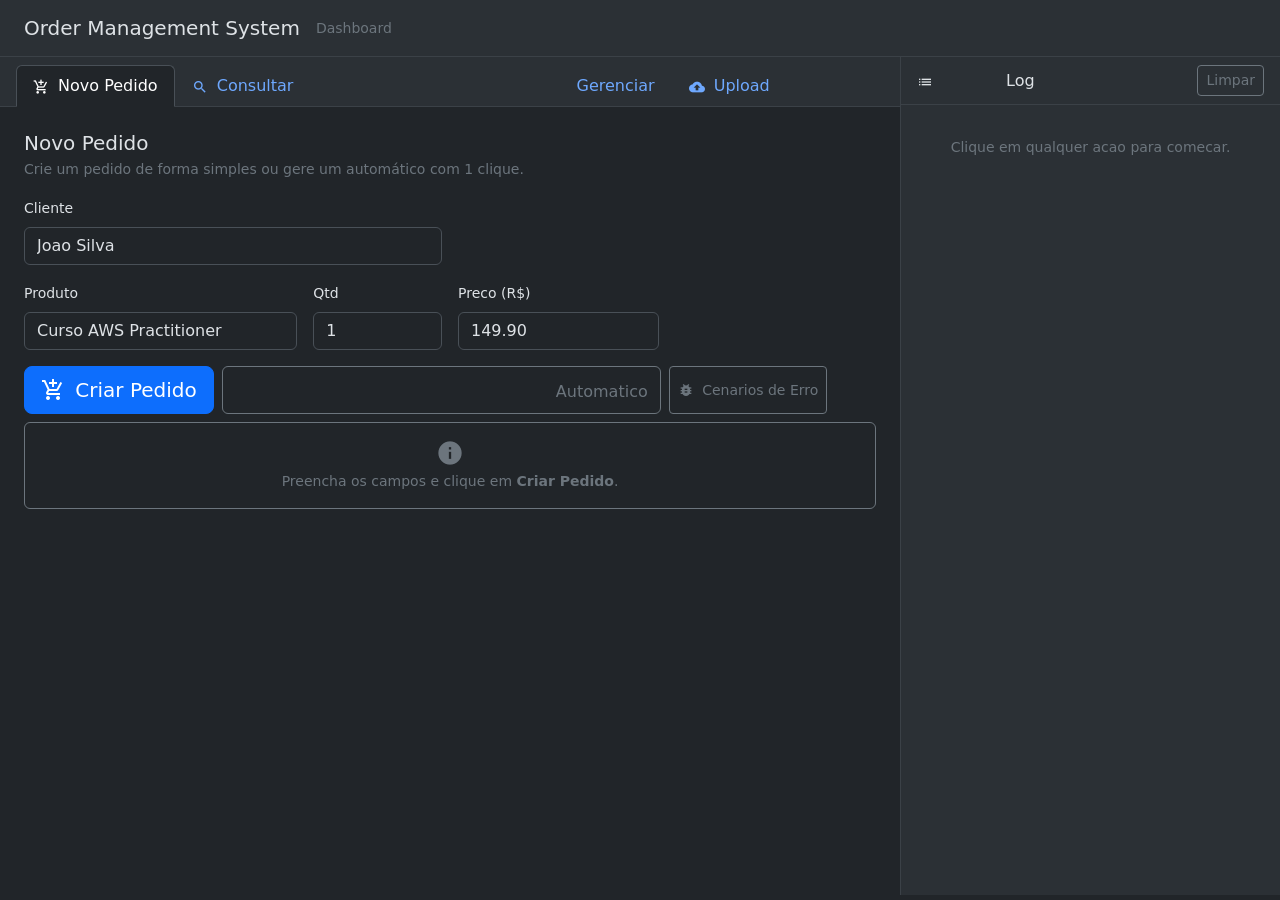
==== frontend/index.html @ 902b0068 "feat: redesign dashboard for end-user with Bootstrap 5 + Material Icons - Add Bootstrap 5.3 dark the" ====
<!DOCTYPE html>
<html lang="pt-BR" data-bs-theme="dark">
<head>
    <meta charset="UTF-8">
    <meta name="viewport" content="width=device-width, initial-scale=1.0">
    <title>Order Management System — Dashboard</title>
    <link href="https://cdn.jsdelivr.net/npm/bootstrap@5.3.3/dist/css/bootstrap.min.css" rel="stylesheet">
    <link href="https://fonts.googleapis.com/icon?family=Material+Icons" rel="stylesheet">
    <link rel="stylesheet" href="style.css">
</head>
<body class="bg-body">

    <!-- ===== HEADER ===== -->
    <header class="border-bottom border-secondary border-opacity-25 px-3 px-md-4 py-3 d-flex align-items-center gap-3 bg-body-tertiary">
        <h1 class="h5 mb-0">Order Management System</h1>
        <span class="text-secondary small d-none d-sm-inline">Dashboard</span>
        <div class="ms-auto d-flex align-items-center gap-2">
            <span class="badge bg-primary bg-opacity-10 text-primary border border-primary border-opacity-25 d-none" id="lastOrderBadge">
                <span class="material-icons fs-6 align-text-bottom me-1">history</span>
                Último: <strong id="lastOrderDisplay" class="font-monospace"></strong>
            </span>
            <span class="badge bg-dark text-secondary border border-secondary border-opacity-25 font-monospace small" id="envBadge"></span>
        </div>
    </header>

    <!-- ===== BODY ===== -->
    <div class="d-flex flex-column flex-md-row" style="min-height: calc(100vh - 62px);">

        <!-- ===== PANEL ===== -->
        <div class="flex-fill d-flex flex-column">

            <!-- Tabs -->
            <nav class="nav nav-tabs px-3 pt-2 bg-body-tertiary border-bottom border-secondary border-opacity-25">
                <button class="nav-link active" data-bs-toggle="tab" data-bs-target="#tab-create" type="button">
                    <span class="material-icons fs-6 me-1 align-text-bottom">add_shopping_cart</span>
                    Novo Pedido
                </button>
                <button class="nav-link" data-bs-toggle="tab" data-bs-target="#tab-consult" type="button">
                    <span class="material-icons fs-6 me-1 align-text-bottom">search</span>
                    Consultar
                </button>
                <button class="nav-link" data-bs-toggle="tab" data-bs-target="#tab-manage" type="button">
                    <span class="material-icons fs-6 me-1 align-text-bottom">manage_accounts</span>
                    Gerenciar
                </button>
                <button class="nav-link" data-bs-toggle="tab" data-bs-target="#tab-batch" type="button">
                    <span class="material-icons fs-6 me-1 align-text-bottom">cloud_upload</span>
                    Upload
                </button>
            </nav>

            <!-- Tab Content -->
            <div class="tab-content p-3 p-md-4 flex-fill">

                <!-- ===== TAB 1: NOVO PEDIDO ===== -->
                <div class="tab-pane fade show active" id="tab-create">
                    <h2 class="h5 mb-1">Novo Pedido</h2>
                    <p class="text-secondary small mb-3">Crie um pedido de forma simples ou gere um automático com 1 clique.</p>

                    <div class="row g-3 mb-3">
                        <div class="col-12 col-md-6">
                            <label for="createCliente" class="form-label small">Cliente</label>
                            <input type="text" class="form-control" id="createCliente" value="Joao Silva" placeholder="Nome do cliente">
                        </div>
                    </div>
                    <div class="row g-3 mb-3">
                        <div class="col-12 col-md-4">
                            <label for="createProduto" class="form-label small">Produto</label>
                            <input type="text" class="form-control" id="createProduto" value="Curso AWS Practitioner" placeholder="Nome do produto">
                        </div>
                        <div class="col-6 col-md-2">
                            <label for="createQtd" class="form-label small">Qtd</label>
                            <input type="number" class="form-control" id="createQtd" value="1" min="1">
                        </div>
                        <div class="col-6 col-md-3">
                            <label for="createPreco" class="form-label small">Preco (R$)</label>
                            <input type="number" class="form-control" id="createPreco" value="149.90" step="0.01" min="0">
                        </div>
                    </div>

                    <div class="d-flex flex-wrap gap-2 mb-2">
                        <button class="btn btn-primary btn-lg" onclick="testAPI()" id="btnCreateOrder">
                            <span class="material-icons me-1 align-text-bottom">add_shopping_cart</span>
                            Criar Pedido
                        </button>
                        <button class="btn btn-outline-secondary" onclick="testAPI('auto')">
                            <span class="material-icons me-1 align-text-bottom">auto_fix_high</span>
                            Automatico
                        </button>
                        <button class="btn btn-sm btn-outline-secondary" type="button" data-bs-toggle="collapse" data-bs-target="#createErrors">
                            <span class="material-icons fs-6 align-text-bottom me-1">bug_report</span>
                            Cenarios de Erro
                        </button>
                    </div>

                    <div class="collapse mb-3" id="createErrors">
                        <div class="card card-body border-secondary bg-body-tertiary py-2">
                            <p class="small text-secondary mb-2">Teste como o sistema reage a dados invalidos.</p>
                            <div class="d-flex flex-wrap gap-2">
                                <button class="btn btn-outline-danger btn-sm" onclick="testAPI('missing-pedido')">Faltando pedidoId</button>
                                <button class="btn btn-outline-danger btn-sm" onclick="testAPI('missing-cliente')">Faltando clienteId</button>
                                <button class="btn btn-outline-danger btn-sm" onclick="testAPI('invalid-json')">JSON Invalido</button>
                                <button class="btn btn-outline-warning btn-sm" onclick="testAPI('duplicate')">Enviar Duplicata</button>
                            </div>
                        </div>
                    </div>

                    <div class="card border-secondary bg-transparent" id="result-create">
                        <div class="card-body text-center text-secondary small">
                            <span class="material-icons fs-3 mb-1 d-block">info</span>
                            Preencha os campos e clique em <strong>Criar Pedido</strong>.
                        </div>
                    </div>
                </div>

                <!-- ===== TAB 2: CONSULTAR ===== -->
                <div class="tab-pane fade" id="tab-consult">
                    <h2 class="h5 mb-1">Consultar Pedido</h2>
                    <p class="text-secondary small mb-3">Busque um pedido na tabela DynamoDB pelo ID.</p>

                    <div class="mb-3">
                        <label for="readOrderId" class="form-label small">Order ID</label>
                        <div class="input-group">
                            <input type="text" class="form-control" id="readOrderId" placeholder="Ex: ORD-TEST-001">
                            <button class="btn btn-primary" onclick="testRead('valid')" id="btnReadOrder">
                                <span class="material-icons me-1 align-text-bottom">search</span>
                                Consultar
                            </button>
                            <button class="btn btn-outline-secondary" onclick="testRead('last')">
                                <span class="material-icons me-1 align-text-bottom">history</span>
                                Ultimo Pedido
                            </button>
                        </div>
                    </div>

                    <div class="card border-secondary bg-transparent" id="result-consult">
                        <div class="card-body text-center text-secondary small">
                            <span class="material-icons fs-3 mb-1 d-block">info</span>
                            Digite um Order ID e clique em <strong>Consultar</strong>.
                        </div>
                    </div>

                    <div class="d-none mt-3" id="consult-actions">
                        <button class="btn btn-outline-primary btn-sm" onclick="switchTab('manage')">
                            <span class="material-icons fs-6 align-text-bottom me-1">arrow_forward</span>
                            Gerenciar este Pedido
                        </button>
                    </div>
                </div>

                <!-- ===== TAB 3: GERENCIAR ===== -->
                <div class="tab-pane fade" id="tab-manage">
                    <h2 class="h5 mb-1">Gerenciar Pedido</h2>
                    <p class="text-secondary small mb-3">Cancele ou atualize um pedido existente.</p>

                    <div class="mb-3">
                        <label for="lifecycleOrderId" class="form-label small">Order ID</label>
                        <input type="text" class="form-control" id="lifecycleOrderId" placeholder="Ex: ORD-TEST-001">
                    </div>

                    <div class="row g-3 mb-3">
                        <div class="col-12 col-md-4">
                            <label for="mgmtProduto" class="form-label small">Novo Produto</label>
                            <input type="text" class="form-control" id="mgmtProduto" value="Curso Azure" placeholder="Nome do produto">
                        </div>
                        <div class="col-6 col-md-2">
                            <label for="mgmtQtd" class="form-label small">Qtd</label>
                            <input type="number" class="form-control" id="mgmtQtd" value="3" min="1">
                        </div>
                        <div class="col-6 col-md-3">
                            <label for="mgmtPreco" class="form-label small">Preco (R$)</label>
                            <input type="number" class="form-control" id="mgmtPreco" value="199.90" step="0.01" min="0">
                        </div>
                    </div>

                    <div class="d-flex flex-wrap gap-2 mb-2">
                        <button class="btn btn-outline-danger" onclick="testLifecycle('cancel')">
                            <span class="material-icons me-1 align-text-bottom">cancel</span>
                            Cancelar Pedido
                        </button>
                        <button class="btn btn-outline-primary" onclick="testLifecycle('update')">
                            <span class="material-icons me-1 align-text-bottom">refresh</span>
                            Atualizar Pedido
                        </button>
                        <button class="btn btn-sm btn-outline-secondary" type="button" data-bs-toggle="collapse" data-bs-target="#manageErrors">
                            <span class="material-icons fs-6 align-text-bottom me-1">bug_report</span>
                            Cenarios de Erro
                        </button>
                    </div>

                    <div class="collapse mb-3" id="manageErrors">
                        <div class="card card-body border-secondary bg-body-tertiary py-2">
                            <p class="small text-secondary mb-2">Teste o comportamento com pedidos que nao existem.</p>
                            <div class="d-flex flex-wrap gap-2">
                                <button class="btn btn-outline-danger btn-sm" onclick="testLifecycle('cancel-nonexistent')">Cancelar Inexistente</button>
                                <button class="btn btn-outline-danger btn-sm" onclick="testLifecycle('update-nonexistent')">Atualizar Inexistente</button>
                            </div>
                        </div>
                    </div>

                    <div class="card border-secondary bg-transparent" id="result-manage">
                        <div class="card-body text-center text-secondary small">
                            <span class="material-icons fs-3 mb-1 d-block">info</span>
                            Digite um Order ID e clique em <strong>Cancelar</strong> ou <strong>Atualizar</strong>.
                        </div>
                    </div>
                </div>

                <!-- ===== TAB 4: UPLOAD ===== -->
                <div class="tab-pane fade" id="tab-batch">
                    <h2 class="h5 mb-1">Upload em Lote</h2>
                    <p class="text-secondary small mb-3">Gere e envie um arquivo JSON com pedidos em lote para processamento via S3.</p>

                    <div class="d-flex flex-wrap gap-2 mb-2">
                        <button class="btn btn-primary btn-lg" onclick="testS3('valid')">
                            <span class="material-icons me-1 align-text-bottom">cloud_upload</span>
                            Gerar e Enviar Lote de Teste
                        </button>
                        <button class="btn btn-outline-secondary" onclick="testS3('list')">
                            <span class="material-icons me-1 align-text-bottom">folder_open</span>
                            Listar Arquivos
                        </button>
                        <button class="btn btn-sm btn-outline-secondary" type="button" data-bs-toggle="collapse" data-bs-target="#batchErrors">
                            <span class="material-icons fs-6 align-text-bottom me-1">bug_report</span>
                            Cenarios de Erro
                        </button>
                    </div>

                    <div class="collapse mb-3" id="batchErrors">
                        <div class="card card-body border-secondary bg-body-tertiary py-2">
                            <p class="small text-secondary mb-2">Teste o tratamento de arquivos invalidos.</p>
                            <div class="d-flex flex-wrap gap-2">
                                <button class="btn btn-outline-danger btn-sm" onclick="testS3('invalid-schema')">Schema Invalido</button>
                                <button class="btn btn-outline-danger btn-sm" onclick="testS3('corrupt')">Arquivo Corrompido</button>
                            </div>
                        </div>
                    </div>

                    <div class="card border-secondary bg-transparent" id="result-batch">
                        <div class="card-body text-center text-secondary small">
                            <span class="material-icons fs-3 mb-1 d-block">info</span>
                            Clique em <strong>Gerar e Enviar Lote de Teste</strong>.
                        </div>
                    </div>
                </div>

            </div>
        </div>

        <!-- ===== LOG PANEL ===== -->
        <aside class="border-start border-secondary border-opacity-25 bg-body-tertiary" style="max-height: calc(100vh - 62px); width: 100%; max-width: 380px;">
            <div class="d-flex justify-content-between align-items-center px-3 py-2 border-bottom border-secondary border-opacity-25">
                <h2 class="h6 mb-0">
                    <span class="material-icons fs-6 me-1 align-text-bottom">list_alt</span>
                    Log
                </h2>
                <button class="btn btn-sm btn-outline-secondary" onclick="clearLog()">Limpar</button>
            </div>
            <div class="overflow-y-auto p-2" id="logContainer" style="max-height: calc(100vh - 110px);">
                <p class="text-center text-secondary small py-4 mb-0 log-empty">Clique em qualquer acao para comecar.</p>
            </div>
        </aside>

    </div>

    <script src="https://cdn.jsdelivr.net/npm/bootstrap@5.3.3/dist/js/bootstrap.bundle.min.js"></script>
    <script src="config.js"></script>
    <script src="app.js"></script>
</body>
</html>
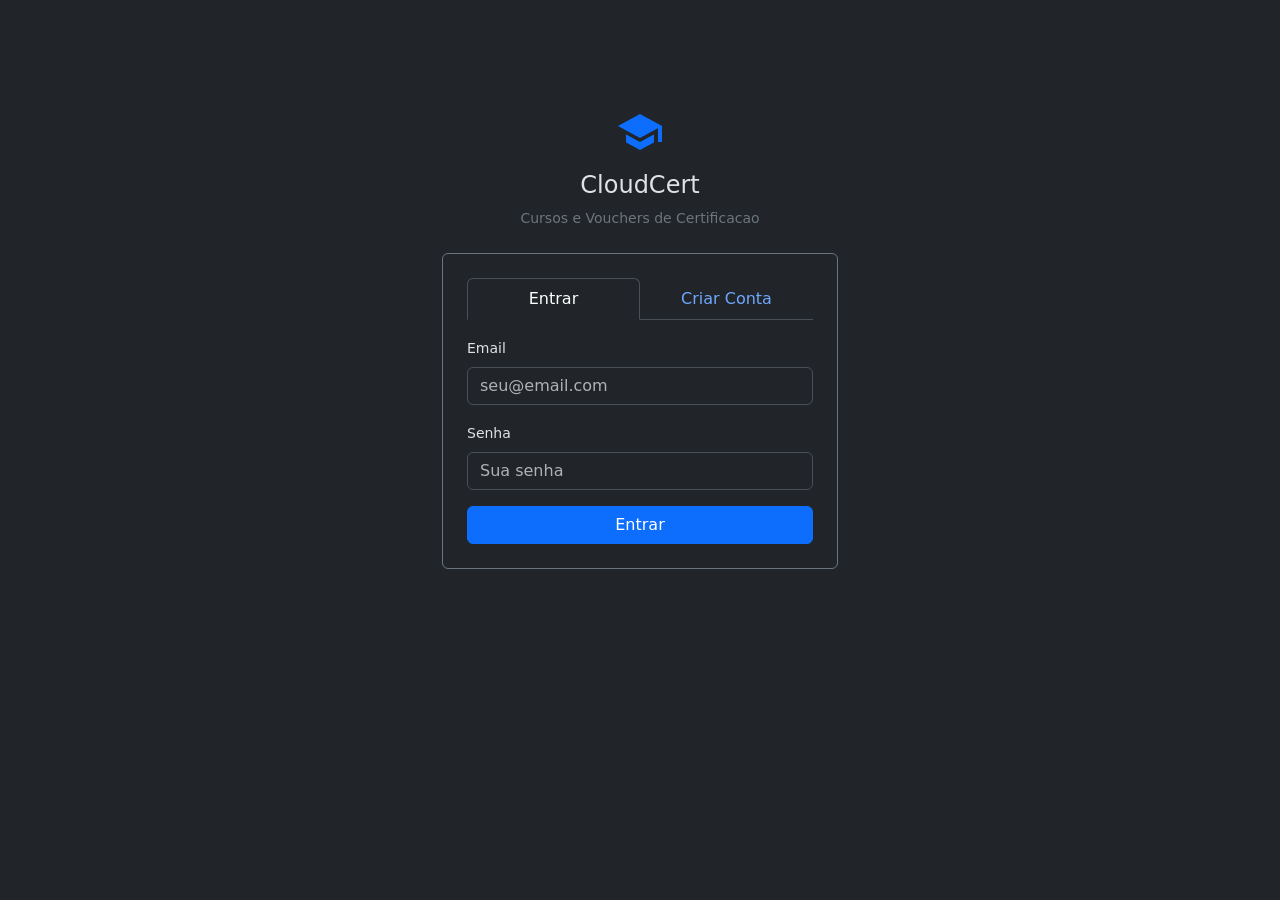
==== commit a38e8f3d: "feat: add user-facing frontend (CloudCert) with auth, catalog, order lifecycle - New frontend/index." ====
--- a/frontend/index.html
+++ b/frontend/index.html
@@ -3,263 +3,185 @@
 <head>
     <meta charset="UTF-8">
     <meta name="viewport" content="width=device-width, initial-scale=1.0">
-    <title>Order Management System — Dashboard</title>
+    <title>CloudCert - Cursos e Vouchers de Certificacao</title>
     <link href="https://cdn.jsdelivr.net/npm/bootstrap@5.3.3/dist/css/bootstrap.min.css" rel="stylesheet">
     <link href="https://fonts.googleapis.com/icon?family=Material+Icons" rel="stylesheet">
     <link rel="stylesheet" href="style.css">
 </head>
-<body class="bg-body">
+<body>
 
-    <!-- ===== HEADER ===== -->
-    <header class="border-bottom border-secondary border-opacity-25 px-3 px-md-4 py-3 d-flex align-items-center gap-3 bg-body-tertiary">
-        <h1 class="h5 mb-0">Order Management System</h1>
-        <span class="text-secondary small d-none d-sm-inline">Dashboard</span>
-        <div class="ms-auto d-flex align-items-center gap-2">
-            <span class="badge bg-primary bg-opacity-10 text-primary border border-primary border-opacity-25 d-none" id="lastOrderBadge">
-                <span class="material-icons fs-6 align-text-bottom me-1">history</span>
-                Último: <strong id="lastOrderDisplay" class="font-monospace"></strong>
-            </span>
-            <span class="badge bg-dark text-secondary border border-secondary border-opacity-25 font-monospace small" id="envBadge"></span>
+    <!-- VIEW AUTH -->
+    <div id="view-auth">
+        <div class="container" style="max-width:420px;padding-top:12vh;">
+            <div class="text-center mb-4">
+                <span class="material-icons text-primary" style="font-size:3rem;">school</span>
+                <h2 class="h4 mt-2">CloudCert</h2>
+                <p class="text-secondary small">Cursos e Vouchers de Certificacao</p>
+            </div>
+            <div class="card border-secondary">
+                <div class="card-body p-4">
+                    <ul class="nav nav-tabs nav-justified mb-3" role="tablist">
+                        <li class="nav-item" role="presentation">
+                            <button class="nav-link active" id="login-tab" data-bs-toggle="tab" data-bs-target="#auth-login" type="button" role="tab">Entrar</button>
+                        </li>
+                        <li class="nav-item" role="presentation">
+                            <button class="nav-link" id="register-tab" data-bs-toggle="tab" data-bs-target="#auth-register" type="button" role="tab">Criar Conta</button>
+                        </li>
+                    </ul>
+                    <div class="tab-content">
+                        <div class="tab-pane fade show active" id="auth-login" role="tabpanel">
+                            <form id="login-form" onsubmit="return false;">
+                                <div class="mb-3">
+                                    <label for="login-email" class="form-label small">Email</label>
+                                    <input type="email" class="form-control" id="login-email" placeholder="seu@email.com" required>
+                                </div>
+                                <div class="mb-3">
+                                    <label for="login-password" class="form-label small">Senha</label>
+                                    <input type="password" class="form-control" id="login-password" placeholder="Sua senha" required>
+                                </div>
+                                <button type="submit" class="btn btn-primary w-100" onclick="handleLogin()">Entrar</button>
+                            </form>
+                        </div>
+                        <div class="tab-pane fade" id="auth-register" role="tabpanel">
+                            <form id="register-form" onsubmit="return false;">
+                                <div class="mb-3">
+                                    <label for="register-email" class="form-label small">Email</label>
+                                    <input type="email" class="form-control" id="register-email" placeholder="seu@email.com" required>
+                                </div>
+                                <div class="mb-3">
+                                    <label for="register-password" class="form-label small">Senha</label>
+                                    <input type="password" class="form-control" id="register-password" placeholder="Minimo 8 caracteres" required minlength="8">
+                                </div>
+                                <div class="mb-3">
+                                    <label for="register-confirm" class="form-label small">Confirmar Senha</label>
+                                    <input type="password" class="form-control" id="register-confirm" placeholder="Repita a senha" required minlength="8">
+                                </div>
+                                <button type="submit" class="btn btn-primary w-100" onclick="handleRegister()">Criar Conta</button>
+                            </form>
+                        </div>
+                    </div>
+                    <div id="auth-error" class="alert alert-danger small mt-3 d-none" role="alert"></div>
+                </div>
+            </div>
         </div>
-    </header>
+    </div>
 
-    <!-- ===== BODY ===== -->
-    <div class="d-flex flex-column flex-md-row" style="min-height: calc(100vh - 62px);">
+    <!-- VIEW APP -->
+    <div id="view-app" style="display:none;">
 
-        <!-- ===== PANEL ===== -->
-        <div class="flex-fill d-flex flex-column">
-
-            <!-- Tabs -->
-            <nav class="nav nav-tabs px-3 pt-2 bg-body-tertiary border-bottom border-secondary border-opacity-25">
-                <button class="nav-link active" data-bs-toggle="tab" data-bs-target="#tab-create" type="button">
-                    <span class="material-icons fs-6 me-1 align-text-bottom">add_shopping_cart</span>
-                    Novo Pedido
+        <!-- HEADER -->
+        <header class="border-bottom border-secondary border-opacity-25 px-3 px-md-4 py-2 d-flex align-items-center gap-3 bg-body-tertiary">
+            <span class="material-icons text-primary me-1">school</span>
+            <span class="fw-semibold">CloudCert</span>
+            <nav class="ms-3 d-flex gap-1">
+                <button class="btn btn-sm nav-btn active" data-view="catalog" onclick="showView('catalog')">
+                    <span class="material-icons fs-6 align-text-bottom me-1">store</span>Catalogo
                 </button>
-                <button class="nav-link" data-bs-toggle="tab" data-bs-target="#tab-consult" type="button">
-                    <span class="material-icons fs-6 me-1 align-text-bottom">search</span>
-                    Consultar
-                </button>
-                <button class="nav-link" data-bs-toggle="tab" data-bs-target="#tab-manage" type="button">
-                    <span class="material-icons fs-6 me-1 align-text-bottom">manage_accounts</span>
-                    Gerenciar
-                </button>
-                <button class="nav-link" data-bs-toggle="tab" data-bs-target="#tab-batch" type="button">
-                    <span class="material-icons fs-6 me-1 align-text-bottom">cloud_upload</span>
-                    Upload
+                <button class="btn btn-sm nav-btn" data-view="orders" onclick="showView('orders')">
+                    <span class="material-icons fs-6 align-text-bottom me-1">receipt_long</span>Meus Pedidos
                 </button>
             </nav>
+            <div class="ms-auto d-flex align-items-center gap-2">
+                <span class="text-secondary small d-none d-md-inline" id="user-email-display"></span>
+                <button class="btn btn-outline-secondary btn-sm" onclick="logout()">
+                    <span class="material-icons fs-6 align-text-bottom me-1">logout</span>Sair
+                </button>
+            </div>
+        </header>
 
-            <!-- Tab Content -->
-            <div class="tab-content p-3 p-md-4 flex-fill">
+        <!-- SUB-VIEW: CATALOGO -->
+        <main id="view-catalog" class="p-3 p-md-4">
+            <div class="d-flex flex-wrap align-items-center justify-content-between mb-3">
+                <h2 class="h5 mb-0">Catalogo de Cursos e Vouchers</h2>
+            </div>
 
-                <!-- ===== TAB 1: NOVO PEDIDO ===== -->
-                <div class="tab-pane fade show active" id="tab-create">
-                    <h2 class="h5 mb-1">Novo Pedido</h2>
-                    <p class="text-secondary small mb-3">Crie um pedido de forma simples ou gere um automático com 1 clique.</p>
+            <div class="d-flex flex-wrap gap-2 mb-3" id="filter-provider">
+                <span class="text-secondary small me-1 align-self-center">Provedor:</span>
+                <button class="btn btn-sm filter-pill active" data-filter="provider" data-value="all">Todos</button>
+                <button class="btn btn-sm filter-pill" data-filter="provider" data-value="AWS">AWS</button>
+                <button class="btn btn-sm filter-pill" data-filter="provider" data-value="Azure">Azure</button>
+                <button class="btn btn-sm filter-pill" data-filter="provider" data-value="GCP">GCP</button>
+            </div>
+            <div class="d-flex flex-wrap gap-2 mb-3" id="filter-tipo">
+                <span class="text-secondary small me-1 align-self-center">Tipo:</span>
+                <button class="btn btn-sm filter-pill active" data-filter="tipo" data-value="all">Todos</button>
+                <button class="btn btn-sm filter-pill" data-filter="tipo" data-value="curso">Curso</button>
+                <button class="btn btn-sm filter-pill" data-filter="tipo" data-value="voucher">Voucher</button>
+            </div>
 
-                    <div class="row g-3 mb-3">
-                        <div class="col-12 col-md-6">
-                            <label for="createCliente" class="form-label small">Cliente</label>
-                            <input type="text" class="form-control" id="createCliente" value="Joao Silva" placeholder="Nome do cliente">
-                        </div>
+            <div id="catalog-loading" class="text-center py-5">
+                <div class="spinner-border text-primary" role="status"></div>
+                <p class="text-secondary small mt-2">Carregando catalogo...</p>
+            </div>
+
+            <div id="catalog-empty" class="text-center py-5 d-none">
+                <span class="material-icons fs-1 text-secondary">search_off</span>
+                <p class="text-secondary mt-2">Nenhum curso encontrado com esses filtros.</p>
+            </div>
+
+            <div class="row g-3" id="catalog-grid"></div>
+        </main>
+
+        <!-- SUB-VIEW: MEUS PEDIDOS -->
+        <main id="view-orders" class="p-3 p-md-4" style="display:none;">
+            <div class="d-flex flex-wrap align-items-center justify-content-between mb-3">
+                <h2 class="h5 mb-0">Meus Pedidos</h2>
+                <button class="btn btn-primary btn-sm" onclick="showView('catalog')">
+                    <span class="material-icons fs-6 align-text-bottom me-1">add</span>Novo Pedido
+                </button>
+            </div>
+
+            <div id="orders-loading" class="text-center py-5">
+                <div class="spinner-border text-primary" role="status"></div>
+                <p class="text-secondary small mt-2">Carregando pedidos...</p>
+            </div>
+
+            <div id="orders-empty" class="text-center py-5 d-none">
+                <span class="material-icons fs-1 text-secondary">receipt_long</span>
+                <p class="text-secondary mt-2">Nenhum pedido encontrado.</p>
+                <button class="btn btn-primary btn-sm" onclick="showView('catalog')">
+                    <span class="material-icons fs-6 align-text-bottom me-1">add</span>Fazer primeiro pedido
+                </button>
+            </div>
+
+            <div id="orders-list"></div>
+        </main>
+
+        <!-- SUB-VIEW: DETALHE DO PEDIDO -->
+        <main id="view-order-detail" class="p-3 p-md-4" style="display:none;">
+            <button class="btn btn-sm btn-outline-secondary mb-3" onclick="showView('orders')">
+                <span class="material-icons fs-6 align-text-bottom me-1">arrow_back</span>Voltar para Meus Pedidos
+            </button>
+
+            <div id="detail-card"></div>
+
+            <div id="detail-actions" class="mt-3 d-flex gap-2">
+                <button class="btn btn-outline-danger" onclick="cancelOrder()">
+                    <span class="material-icons me-1 align-text-bottom">cancel</span>Cancelar Pedido
+                </button>
+                <button class="btn btn-outline-primary" onclick="showUpdateForm()">
+                    <span class="material-icons me-1 align-text-bottom">refresh</span>Atualizar Itens
+                </button>
+            </div>
+
+            <div id="update-form" class="card border-secondary mt-3 d-none">
+                <div class="card-body">
+                    <h6 class="card-title">Atualizar Itens</h6>
+                    <div class="mb-3">
+                        <label for="update-curso" class="form-label small">Curso</label>
+                        <select id="update-curso" class="form-select"></select>
                     </div>
-                    <div class="row g-3 mb-3">
-                        <div class="col-12 col-md-4">
-                            <label for="createProduto" class="form-label small">Produto</label>
-                            <input type="text" class="form-control" id="createProduto" value="Curso AWS Practitioner" placeholder="Nome do produto">
-                        </div>
-                        <div class="col-6 col-md-2">
-                            <label for="createQtd" class="form-label small">Qtd</label>
-                            <input type="number" class="form-control" id="createQtd" value="1" min="1">
-                        </div>
-                        <div class="col-6 col-md-3">
-                            <label for="createPreco" class="form-label small">Preco (R$)</label>
-                            <input type="number" class="form-control" id="createPreco" value="149.90" step="0.01" min="0">
-                        </div>
+                    <div class="mb-3">
+                        <label for="update-qtd" class="form-label small">Quantidade</label>
+                        <input type="number" id="update-qtd" class="form-control" value="1" min="1" max="10">
                     </div>
+                    <button class="btn btn-primary" onclick="submitUpdate()">Confirmar</button>
+                    <button class="btn btn-outline-secondary ms-2" onclick="showUpdateForm()">Cancelar</button>
+                </div>
+            </div>
 
-                    <div class="d-flex flex-wrap gap-2 mb-2">
-                        <button class="btn btn-primary btn-lg" onclick="testAPI()" id="btnCreateOrder">
-                            <span class="material-icons me-1 align-text-bottom">add_shopping_cart</span>
-                            Criar Pedido
-                        </button>
-                        <button class="btn btn-outline-secondary" onclick="testAPI('auto')">
-                            <span class="material-icons me-1 align-text-bottom">auto_fix_high</span>
-                            Automatico
-                        </button>
-                        <button class="btn btn-sm btn-outline-secondary" type="button" data-bs-toggle="collapse" data-bs-target="#createErrors">
-                            <span class="material-icons fs-6 align-text-bottom me-1">bug_report</span>
-                            Cenarios de Erro
-                        </button>
-                    </div>
-
-                    <div class="collapse mb-3" id="createErrors">
-                        <div class="card card-body border-secondary bg-body-tertiary py-2">
-                            <p class="small text-secondary mb-2">Teste como o sistema reage a dados invalidos.</p>
-                            <div class="d-flex flex-wrap gap-2">
-                                <button class="btn btn-outline-danger btn-sm" onclick="testAPI('missing-pedido')">Faltando pedidoId</button>
-                                <button class="btn btn-outline-danger btn-sm" onclick="testAPI('missing-cliente')">Faltando clienteId</button>
-                                <button class="btn btn-outline-danger btn-sm" onclick="testAPI('invalid-json')">JSON Invalido</button>
-                                <button class="btn btn-outline-warning btn-sm" onclick="testAPI('duplicate')">Enviar Duplicata</button>
-                            </div>
-                        </div>
-                    </div>
-
-                    <div class="card border-secondary bg-transparent" id="result-create">
-                        <div class="card-body text-center text-secondary small">
-                            <span class="material-icons fs-3 mb-1 d-block">info</span>
-                            Preencha os campos e clique em <strong>Criar Pedido</strong>.
-                        </div>
-                    </div>
-                </div>
-
-                <!-- ===== TAB 2: CONSULTAR ===== -->
-                <div class="tab-pane fade" id="tab-consult">
-                    <h2 class="h5 mb-1">Consultar Pedido</h2>
-                    <p class="text-secondary small mb-3">Busque um pedido na tabela DynamoDB pelo ID.</p>
-
-                    <div class="mb-3">
-                        <label for="readOrderId" class="form-label small">Order ID</label>
-                        <div class="input-group">
-                            <input type="text" class="form-control" id="readOrderId" placeholder="Ex: ORD-TEST-001">
-                            <button class="btn btn-primary" onclick="testRead('valid')" id="btnReadOrder">
-                                <span class="material-icons me-1 align-text-bottom">search</span>
-                                Consultar
-                            </button>
-                            <button class="btn btn-outline-secondary" onclick="testRead('last')">
-                                <span class="material-icons me-1 align-text-bottom">history</span>
-                                Ultimo Pedido
-                            </button>
-                        </div>
-                    </div>
-
-                    <div class="card border-secondary bg-transparent" id="result-consult">
-                        <div class="card-body text-center text-secondary small">
-                            <span class="material-icons fs-3 mb-1 d-block">info</span>
-                            Digite um Order ID e clique em <strong>Consultar</strong>.
-                        </div>
-                    </div>
-
-                    <div class="d-none mt-3" id="consult-actions">
-                        <button class="btn btn-outline-primary btn-sm" onclick="switchTab('manage')">
-                            <span class="material-icons fs-6 align-text-bottom me-1">arrow_forward</span>
-                            Gerenciar este Pedido
-                        </button>
-                    </div>
-                </div>
-
-                <!-- ===== TAB 3: GERENCIAR ===== -->
-                <div class="tab-pane fade" id="tab-manage">
-                    <h2 class="h5 mb-1">Gerenciar Pedido</h2>
-                    <p class="text-secondary small mb-3">Cancele ou atualize um pedido existente.</p>
-
-                    <div class="mb-3">
-                        <label for="lifecycleOrderId" class="form-label small">Order ID</label>
-                        <input type="text" class="form-control" id="lifecycleOrderId" placeholder="Ex: ORD-TEST-001">
-                    </div>
-
-                    <div class="row g-3 mb-3">
-                        <div class="col-12 col-md-4">
-                            <label for="mgmtProduto" class="form-label small">Novo Produto</label>
-                            <input type="text" class="form-control" id="mgmtProduto" value="Curso Azure" placeholder="Nome do produto">
-                        </div>
-                        <div class="col-6 col-md-2">
-                            <label for="mgmtQtd" class="form-label small">Qtd</label>
-                            <input type="number" class="form-control" id="mgmtQtd" value="3" min="1">
-                        </div>
-                        <div class="col-6 col-md-3">
-                            <label for="mgmtPreco" class="form-label small">Preco (R$)</label>
-                            <input type="number" class="form-control" id="mgmtPreco" value="199.90" step="0.01" min="0">
-                        </div>
-                    </div>
-
-                    <div class="d-flex flex-wrap gap-2 mb-2">
-                        <button class="btn btn-outline-danger" onclick="testLifecycle('cancel')">
-                            <span class="material-icons me-1 align-text-bottom">cancel</span>
-                            Cancelar Pedido
-                        </button>
-                        <button class="btn btn-outline-primary" onclick="testLifecycle('update')">
-                            <span class="material-icons me-1 align-text-bottom">refresh</span>
-                            Atualizar Pedido
-                        </button>
-                        <button class="btn btn-sm btn-outline-secondary" type="button" data-bs-toggle="collapse" data-bs-target="#manageErrors">
-                            <span class="material-icons fs-6 align-text-bottom me-1">bug_report</span>
-                            Cenarios de Erro
-                        </button>
-                    </div>
-
-                    <div class="collapse mb-3" id="manageErrors">
-                        <div class="card card-body border-secondary bg-body-tertiary py-2">
-                            <p class="small text-secondary mb-2">Teste o comportamento com pedidos que nao existem.</p>
-                            <div class="d-flex flex-wrap gap-2">
-                                <button class="btn btn-outline-danger btn-sm" onclick="testLifecycle('cancel-nonexistent')">Cancelar Inexistente</button>
-                                <button class="btn btn-outline-danger btn-sm" onclick="testLifecycle('update-nonexistent')">Atualizar Inexistente</button>
-                            </div>
-                        </div>
-                    </div>
-
-                    <div class="card border-secondary bg-transparent" id="result-manage">
-                        <div class="card-body text-center text-secondary small">
-                            <span class="material-icons fs-3 mb-1 d-block">info</span>
-                            Digite um Order ID e clique em <strong>Cancelar</strong> ou <strong>Atualizar</strong>.
-                        </div>
-                    </div>
-                </div>
-
-                <!-- ===== TAB 4: UPLOAD ===== -->
-                <div class="tab-pane fade" id="tab-batch">
-                    <h2 class="h5 mb-1">Upload em Lote</h2>
-                    <p class="text-secondary small mb-3">Gere e envie um arquivo JSON com pedidos em lote para processamento via S3.</p>
-
-                    <div class="d-flex flex-wrap gap-2 mb-2">
-                        <button class="btn btn-primary btn-lg" onclick="testS3('valid')">
-                            <span class="material-icons me-1 align-text-bottom">cloud_upload</span>
-                            Gerar e Enviar Lote de Teste
-                        </button>
-                        <button class="btn btn-outline-secondary" onclick="testS3('list')">
-                            <span class="material-icons me-1 align-text-bottom">folder_open</span>
-                            Listar Arquivos
-                        </button>
-                        <button class="btn btn-sm btn-outline-secondary" type="button" data-bs-toggle="collapse" data-bs-target="#batchErrors">
-                            <span class="material-icons fs-6 align-text-bottom me-1">bug_report</span>
-                            Cenarios de Erro
-                        </button>
-                    </div>
-
-                    <div class="collapse mb-3" id="batchErrors">
-                        <div class="card card-body border-secondary bg-body-tertiary py-2">
-                            <p class="small text-secondary mb-2">Teste o tratamento de arquivos invalidos.</p>
-                            <div class="d-flex flex-wrap gap-2">
-                                <button class="btn btn-outline-danger btn-sm" onclick="testS3('invalid-schema')">Schema Invalido</button>
-                                <button class="btn btn-outline-danger btn-sm" onclick="testS3('corrupt')">Arquivo Corrompido</button>
-                            </div>
-                        </div>
-                    </div>
-
-                    <div class="card border-secondary bg-transparent" id="result-batch">
-                        <div class="card-body text-center text-secondary small">
-                            <span class="material-icons fs-3 mb-1 d-block">info</span>
-                            Clique em <strong>Gerar e Enviar Lote de Teste</strong>.
-                        </div>
-                    </div>
-                </div>
-
-            </div>
-        </div>
-
-        <!-- ===== LOG PANEL ===== -->
-        <aside class="border-start border-secondary border-opacity-25 bg-body-tertiary" style="max-height: calc(100vh - 62px); width: 100%; max-width: 380px;">
-            <div class="d-flex justify-content-between align-items-center px-3 py-2 border-bottom border-secondary border-opacity-25">
-                <h2 class="h6 mb-0">
-                    <span class="material-icons fs-6 me-1 align-text-bottom">list_alt</span>
-                    Log
-                </h2>
-                <button class="btn btn-sm btn-outline-secondary" onclick="clearLog()">Limpar</button>
-            </div>
-            <div class="overflow-y-auto p-2" id="logContainer" style="max-height: calc(100vh - 110px);">
-                <p class="text-center text-secondary small py-4 mb-0 log-empty">Clique em qualquer acao para comecar.</p>
-            </div>
-        </aside>
+            <div id="detail-feedback" class="mt-2"></div>
+        </main>
 
     </div>
 
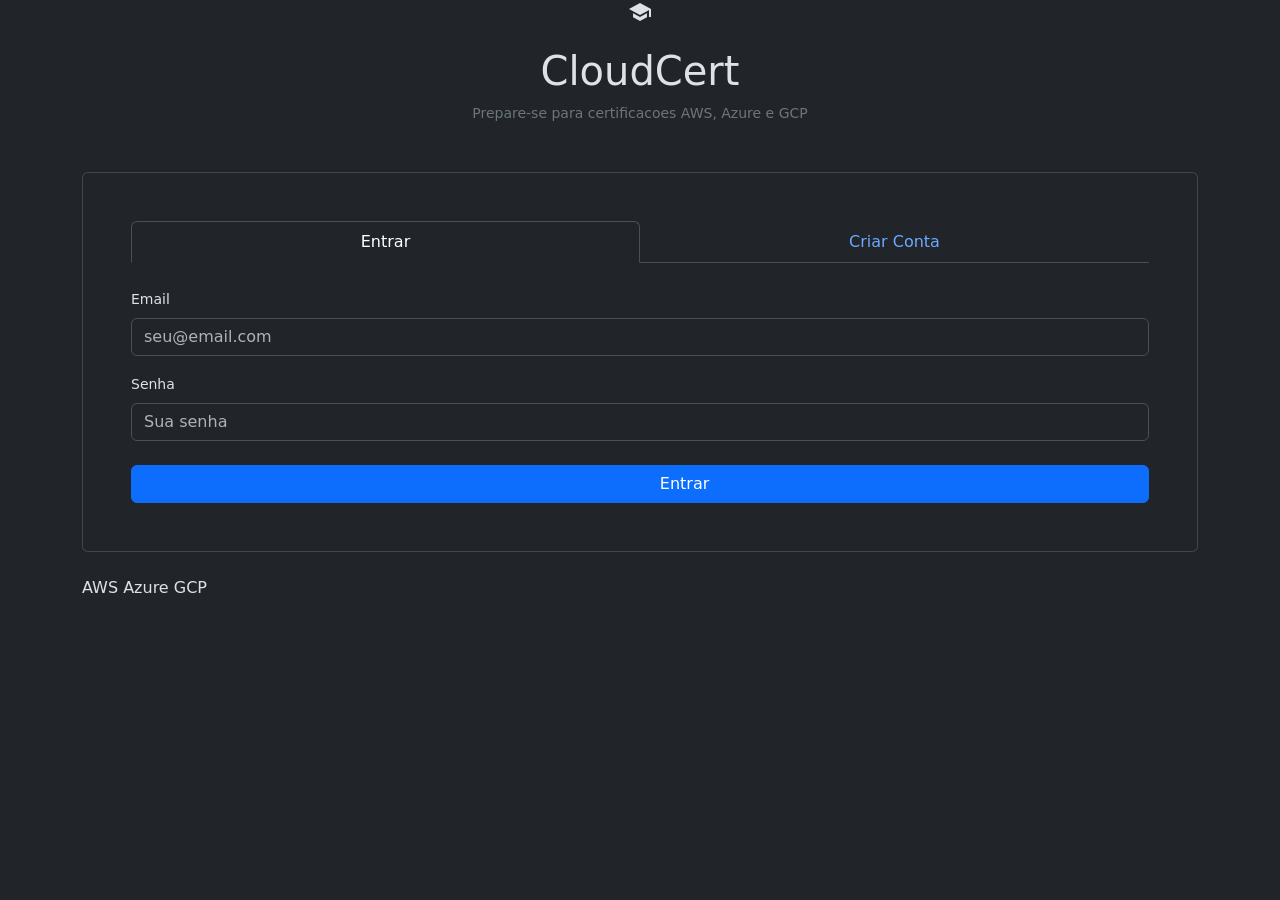
==== commit b3601043: "feat: redesign auth and app layout with glassmorphism and brand identity" ====
--- a/frontend/index.html
+++ b/frontend/index.html
@@ -4,6 +4,9 @@
     <meta charset="UTF-8">
     <meta name="viewport" content="width=device-width, initial-scale=1.0">
     <title>CloudCert - Cursos e Vouchers de Certificacao</title>
+    <link rel="preconnect" href="https://fonts.googleapis.com">
+    <link rel="preconnect" href="https://fonts.gstatic.com" crossorigin>
+    <link href="https://fonts.googleapis.com/css2?family=Inter:ital,opsz,wght@0,14..32,300..700;1,14..32,300..700&display=swap" rel="stylesheet">
     <link href="https://cdn.jsdelivr.net/npm/bootstrap@5.3.3/dist/css/bootstrap.min.css" rel="stylesheet">
     <link href="https://fonts.googleapis.com/icon?family=Material+Icons" rel="stylesheet">
     <link rel="stylesheet" href="style.css">
@@ -12,55 +15,78 @@
 
     <!-- VIEW AUTH -->
     <div id="view-auth">
-        <div class="container" style="max-width:420px;padding-top:12vh;">
-            <div class="text-center mb-4">
-                <span class="material-icons text-primary" style="font-size:3rem;">school</span>
-                <h2 class="h4 mt-2">CloudCert</h2>
-                <p class="text-secondary small">Cursos e Vouchers de Certificacao</p>
-            </div>
-            <div class="card border-secondary">
-                <div class="card-body p-4">
-                    <ul class="nav nav-tabs nav-justified mb-3" role="tablist">
-                        <li class="nav-item" role="presentation">
-                            <button class="nav-link active" id="login-tab" data-bs-toggle="tab" data-bs-target="#auth-login" type="button" role="tab">Entrar</button>
-                        </li>
-                        <li class="nav-item" role="presentation">
-                            <button class="nav-link" id="register-tab" data-bs-toggle="tab" data-bs-target="#auth-register" type="button" role="tab">Criar Conta</button>
-                        </li>
-                    </ul>
-                    <div class="tab-content">
-                        <div class="tab-pane fade show active" id="auth-login" role="tabpanel">
-                            <form id="login-form" onsubmit="return false;">
-                                <div class="mb-3">
-                                    <label for="login-email" class="form-label small">Email</label>
-                                    <input type="email" class="form-control" id="login-email" placeholder="seu@email.com" required>
-                                </div>
-                                <div class="mb-3">
-                                    <label for="login-password" class="form-label small">Senha</label>
-                                    <input type="password" class="form-control" id="login-password" placeholder="Sua senha" required>
-                                </div>
-                                <button type="submit" class="btn btn-primary w-100" onclick="handleLogin()">Entrar</button>
-                            </form>
+        <div class="auth-scene">
+            <div class="auth-glow"></div>
+            <div class="container auth-container">
+                <div class="text-center mb-5">
+                    <div class="brand-mark mb-3">
+                        <span class="material-icons">school</span>
+                    </div>
+                    <h1 class="brand-name">CloudCert</h1>
+                    <p class="text-secondary small">Prepare-se para certificacoes AWS, Azure e GCP</p>
+                </div>
+
+                <div class="card auth-card">
+                    <div class="card-body p-4 p-md-5">
+                        <ul class="nav nav-tabs nav-justified mb-4" role="tablist">
+                            <li class="nav-item" role="presentation">
+                                <button class="nav-link active" id="login-tab" data-bs-toggle="tab" data-bs-target="#auth-login" type="button" role="tab">Entrar</button>
+                            </li>
+                            <li class="nav-item" role="presentation">
+                                <button class="nav-link" id="register-tab" data-bs-toggle="tab" data-bs-target="#auth-register" type="button" role="tab">Criar Conta</button>
+                            </li>
+                        </ul>
+
+                        <div class="tab-content">
+                            <div class="tab-pane fade show active" id="auth-login" role="tabpanel">
+                                <form id="login-form" onsubmit="return false;">
+                                    <div class="mb-3">
+                                        <label for="login-email" class="form-label small fw-medium">Email</label>
+                                        <input type="email" class="form-control cc-input" id="login-email" placeholder="seu@email.com" required>
+                                    </div>
+                                    <div class="mb-4">
+                                        <label for="login-password" class="form-label small fw-medium">Senha</label>
+                                        <input type="password" class="form-control cc-input" id="login-password" placeholder="Sua senha" required>
+                                    </div>
+                                    <button type="submit" class="btn btn-primary w-100 cc-btn-primary" onclick="handleLogin()">
+                                        <span class="material-icons fs-6 align-text-bottom me-1">login</span>
+                                        Entrar
+                                    </button>
+                                </form>
+                            </div>
+
+                            <div class="tab-pane fade" id="auth-register" role="tabpanel">
+                                <form id="register-form" onsubmit="return false;">
+                                    <div class="mb-3">
+                                        <label for="register-email" class="form-label small fw-medium">Email</label>
+                                        <input type="email" class="form-control cc-input" id="register-email" placeholder="seu@email.com" required>
+                                    </div>
+                                    <div class="mb-3">
+                                        <label for="register-password" class="form-label small fw-medium">Senha</label>
+                                        <input type="password" class="form-control cc-input" id="register-password" placeholder="Minimo 8 caracteres" required minlength="8">
+                                    </div>
+                                    <div class="mb-4">
+                                        <label for="register-confirm" class="form-label small fw-medium">Confirmar Senha</label>
+                                        <input type="password" class="form-control cc-input" id="register-confirm" placeholder="Repita a senha" required minlength="8">
+                                    </div>
+                                    <button type="submit" class="btn btn-primary w-100 cc-btn-primary" onclick="handleRegister()">
+                                        <span class="material-icons fs-6 align-text-bottom me-1">person_add</span>
+                                        Criar Conta
+                                    </button>
+                                </form>
+                            </div>
                         </div>
-                        <div class="tab-pane fade" id="auth-register" role="tabpanel">
-                            <form id="register-form" onsubmit="return false;">
-                                <div class="mb-3">
-                                    <label for="register-email" class="form-label small">Email</label>
-                                    <input type="email" class="form-control" id="register-email" placeholder="seu@email.com" required>
-                                </div>
-                                <div class="mb-3">
-                                    <label for="register-password" class="form-label small">Senha</label>
-                                    <input type="password" class="form-control" id="register-password" placeholder="Minimo 8 caracteres" required minlength="8">
-                                </div>
-                                <div class="mb-3">
-                                    <label for="register-confirm" class="form-label small">Confirmar Senha</label>
-                                    <input type="password" class="form-control" id="register-confirm" placeholder="Repita a senha" required minlength="8">
-                                </div>
-                                <button type="submit" class="btn btn-primary w-100" onclick="handleRegister()">Criar Conta</button>
-                            </form>
-                        </div>
-                    </div>
-                    <div id="auth-error" class="alert alert-danger small mt-3 d-none" role="alert"></div>
+
+                        <div id="auth-error" class="alert alert-danger small mt-4 py-2 mb-0 d-none" role="alert"></div>
+                    </div>
+                </div>
+
+                <div class="auth-providers mt-4">
+                    <span class="provider-dot aws">AWS</span>
+                    <span class="auth-divider"></span>
+                    <span class="provider-dot azure">Azure</span>
+                    <span class="auth-divider"></span>
+                    <span class="provider-dot gcp">GCP</span>
                 </div>
             </div>
         </div>
@@ -70,77 +96,100 @@
     <div id="view-app" style="display:none;">
 
         <!-- HEADER -->
-        <header class="border-bottom border-secondary border-opacity-25 px-3 px-md-4 py-2 d-flex align-items-center gap-3 bg-body-tertiary">
-            <span class="material-icons text-primary me-1">school</span>
-            <span class="fw-semibold">CloudCert</span>
-            <nav class="ms-3 d-flex gap-1">
-                <button class="btn btn-sm nav-btn active" data-view="catalog" onclick="showView('catalog')">
-                    <span class="material-icons fs-6 align-text-bottom me-1">store</span>Catalogo
-                </button>
-                <button class="btn btn-sm nav-btn" data-view="orders" onclick="showView('orders')">
-                    <span class="material-icons fs-6 align-text-bottom me-1">receipt_long</span>Meus Pedidos
+        <header class="cc-header">
+            <div class="cc-header-brand">
+                <span class="material-icons text-primary">school</span>
+                <span class="brand-label">CloudCert</span>
+            </div>
+
+            <nav class="cc-header-nav">
+                <button class="cc-nav-btn active" data-view="catalog" onclick="showView('catalog')">
+                    <span class="material-icons">store</span>
+                    <span>Catalogo</span>
+                </button>
+                <button class="cc-nav-btn" data-view="orders" onclick="showView('orders')">
+                    <span class="material-icons">receipt_long</span>
+                    <span>Meus Pedidos</span>
                 </button>
             </nav>
-            <div class="ms-auto d-flex align-items-center gap-2">
-                <span class="text-secondary small d-none d-md-inline" id="user-email-display"></span>
-                <button class="btn btn-outline-secondary btn-sm" onclick="logout()">
-                    <span class="material-icons fs-6 align-text-bottom me-1">logout</span>Sair
+
+            <div class="cc-header-user">
+                <span class="user-chip d-none d-md-flex">
+                    <span class="material-icons">person</span>
+                    <span id="user-email-display"></span>
+                </span>
+                <button class="cc-icon-btn" onclick="logout()" title="Sair da conta">
+                    <span class="material-icons">logout</span>
                 </button>
             </div>
         </header>
 
         <!-- SUB-VIEW: CATALOGO -->
-        <main id="view-catalog" class="p-3 p-md-4">
-            <div class="d-flex flex-wrap align-items-center justify-content-between mb-3">
-                <h2 class="h5 mb-0">Catalogo de Cursos e Vouchers</h2>
-            </div>
-
-            <div class="d-flex flex-wrap gap-2 mb-3" id="filter-provider">
-                <span class="text-secondary small me-1 align-self-center">Provedor:</span>
-                <button class="btn btn-sm filter-pill active" data-filter="provider" data-value="all">Todos</button>
-                <button class="btn btn-sm filter-pill" data-filter="provider" data-value="AWS">AWS</button>
-                <button class="btn btn-sm filter-pill" data-filter="provider" data-value="Azure">Azure</button>
-                <button class="btn btn-sm filter-pill" data-filter="provider" data-value="GCP">GCP</button>
-            </div>
-            <div class="d-flex flex-wrap gap-2 mb-3" id="filter-tipo">
-                <span class="text-secondary small me-1 align-self-center">Tipo:</span>
-                <button class="btn btn-sm filter-pill active" data-filter="tipo" data-value="all">Todos</button>
-                <button class="btn btn-sm filter-pill" data-filter="tipo" data-value="curso">Curso</button>
-                <button class="btn btn-sm filter-pill" data-filter="tipo" data-value="voucher">Voucher</button>
-            </div>
-
-            <div id="catalog-loading" class="text-center py-5">
+        <main id="view-catalog" class="cc-view">
+            <div class="view-hero">
+                <div>
+                    <h2 class="view-title">Catalogo</h2>
+                    <p class="view-subtitle">Cursos e vouchers para certificacoes em nuvem</p>
+                </div>
+            </div>
+
+            <div class="filter-bar">
+                <div class="filter-group" id="filter-provider">
+                    <span class="filter-label">Provedor</span>
+                    <div class="filter-chips">
+                        <button class="filter-chip active" data-filter="provider" data-value="all">Todos</button>
+                        <button class="filter-chip chip-aws" data-filter="provider" data-value="AWS">AWS</button>
+                        <button class="filter-chip chip-azure" data-filter="provider" data-value="Azure">Azure</button>
+                        <button class="filter-chip chip-gcp" data-filter="provider" data-value="GCP">GCP</button>
+                    </div>
+                </div>
+                <div class="filter-group" id="filter-tipo">
+                    <span class="filter-label">Tipo</span>
+                    <div class="filter-chips">
+                        <button class="filter-chip active" data-filter="tipo" data-value="all">Todos</button>
+                        <button class="filter-chip" data-filter="tipo" data-value="curso">Curso</button>
+                        <button class="filter-chip" data-filter="tipo" data-value="voucher">Voucher</button>
+                    </div>
+                </div>
+            </div>
+
+            <div id="catalog-loading" class="cc-loading-state">
                 <div class="spinner-border text-primary" role="status"></div>
-                <p class="text-secondary small mt-2">Carregando catalogo...</p>
-            </div>
-
-            <div id="catalog-empty" class="text-center py-5 d-none">
-                <span class="material-icons fs-1 text-secondary">search_off</span>
-                <p class="text-secondary mt-2">Nenhum curso encontrado com esses filtros.</p>
+                <p class="text-secondary small mt-3 mb-0">Carregando catalogo...</p>
+            </div>
+
+            <div id="catalog-empty" class="cc-empty-state d-none">
+                <span class="material-icons cc-empty-icon">search_off</span>
+                <p class="text-secondary mt-2 mb-0">Nenhum curso encontrado com esses filtros.</p>
             </div>
 
             <div class="row g-3" id="catalog-grid"></div>
         </main>
 
         <!-- SUB-VIEW: MEUS PEDIDOS -->
-        <main id="view-orders" class="p-3 p-md-4" style="display:none;">
-            <div class="d-flex flex-wrap align-items-center justify-content-between mb-3">
-                <h2 class="h5 mb-0">Meus Pedidos</h2>
+        <main id="view-orders" class="cc-view" style="display:none;">
+            <div class="view-hero">
+                <div>
+                    <h2 class="view-title">Meus Pedidos</h2>
+                    <p class="view-subtitle">Historico e ciclo de vida dos seus pedidos</p>
+                </div>
                 <button class="btn btn-primary btn-sm" onclick="showView('catalog')">
-                    <span class="material-icons fs-6 align-text-bottom me-1">add</span>Novo Pedido
-                </button>
-            </div>
-
-            <div id="orders-loading" class="text-center py-5">
+                    <span class="material-icons fs-6 align-text-bottom me-1">add</span>
+                    Novo Pedido
+                </button>
+            </div>
+
+            <div id="orders-loading" class="cc-loading-state">
                 <div class="spinner-border text-primary" role="status"></div>
-                <p class="text-secondary small mt-2">Carregando pedidos...</p>
-            </div>
-
-            <div id="orders-empty" class="text-center py-5 d-none">
-                <span class="material-icons fs-1 text-secondary">receipt_long</span>
-                <p class="text-secondary mt-2">Nenhum pedido encontrado.</p>
+                <p class="text-secondary small mt-3 mb-0">Carregando pedidos...</p>
+            </div>
+
+            <div id="orders-empty" class="cc-empty-state d-none">
+                <span class="material-icons cc-empty-icon">receipt_long</span>
+                <p class="text-secondary mt-2">Voce ainda nao tem pedidos.</p>
                 <button class="btn btn-primary btn-sm" onclick="showView('catalog')">
-                    <span class="material-icons fs-6 align-text-bottom me-1">add</span>Fazer primeiro pedido
+                    <span class="material-icons fs-6 align-text-bottom me-1">store</span>
+                    Explorar Catalogo
                 </button>
             </div>
 
@@ -148,39 +197,44 @@
         </main>
 
         <!-- SUB-VIEW: DETALHE DO PEDIDO -->
-        <main id="view-order-detail" class="p-3 p-md-4" style="display:none;">
-            <button class="btn btn-sm btn-outline-secondary mb-3" onclick="showView('orders')">
-                <span class="material-icons fs-6 align-text-bottom me-1">arrow_back</span>Voltar para Meus Pedidos
+        <main id="view-order-detail" class="cc-view" style="display:none;">
+            <button class="cc-back-btn" onclick="showView('orders')">
+                <span class="material-icons">arrow_back</span>
+                Meus Pedidos
             </button>
 
-            <div id="detail-card"></div>
-
-            <div id="detail-actions" class="mt-3 d-flex gap-2">
+            <div id="detail-card" class="mt-3"></div>
+
+            <div id="detail-actions" class="detail-action-bar mt-3">
                 <button class="btn btn-outline-danger" onclick="cancelOrder()">
                     <span class="material-icons me-1 align-text-bottom">cancel</span>Cancelar Pedido
                 </button>
                 <button class="btn btn-outline-primary" onclick="showUpdateForm()">
-                    <span class="material-icons me-1 align-text-bottom">refresh</span>Atualizar Itens
-                </button>
-            </div>
-
-            <div id="update-form" class="card border-secondary mt-3 d-none">
-                <div class="card-body">
-                    <h6 class="card-title">Atualizar Itens</h6>
+                    <span class="material-icons me-1 align-text-bottom">edit</span>Atualizar Itens
+                </button>
+            </div>
+
+            <div id="update-form" class="card cc-update-panel mt-3 d-none">
+                <div class="card-body p-4">
+                    <h6 class="fw-semibold mb-3">Substituir Itens do Pedido</h6>
                     <div class="mb-3">
-                        <label for="update-curso" class="form-label small">Curso</label>
-                        <select id="update-curso" class="form-select"></select>
-                    </div>
-                    <div class="mb-3">
-                        <label for="update-qtd" class="form-label small">Quantidade</label>
-                        <input type="number" id="update-qtd" class="form-control" value="1" min="1" max="10">
-                    </div>
-                    <button class="btn btn-primary" onclick="submitUpdate()">Confirmar</button>
-                    <button class="btn btn-outline-secondary ms-2" onclick="showUpdateForm()">Cancelar</button>
-                </div>
-            </div>
-
-            <div id="detail-feedback" class="mt-2"></div>
+                        <label for="update-curso" class="form-label small fw-medium">Novo Curso</label>
+                        <select id="update-curso" class="form-select cc-input"></select>
+                    </div>
+                    <div class="mb-4">
+                        <label for="update-qtd" class="form-label small fw-medium">Quantidade</label>
+                        <input type="number" id="update-qtd" class="form-control cc-input" value="1" min="1" max="10" style="max-width: 120px;">
+                    </div>
+                    <div class="d-flex gap-2">
+                        <button class="btn btn-primary" onclick="submitUpdate()">
+                            <span class="material-icons fs-6 align-text-bottom me-1">check</span>Confirmar
+                        </button>
+                        <button class="btn btn-outline-secondary" onclick="showUpdateForm()">Cancelar</button>
+                    </div>
+                </div>
+            </div>
+
+            <div id="detail-feedback" class="mt-3"></div>
         </main>
 
     </div>
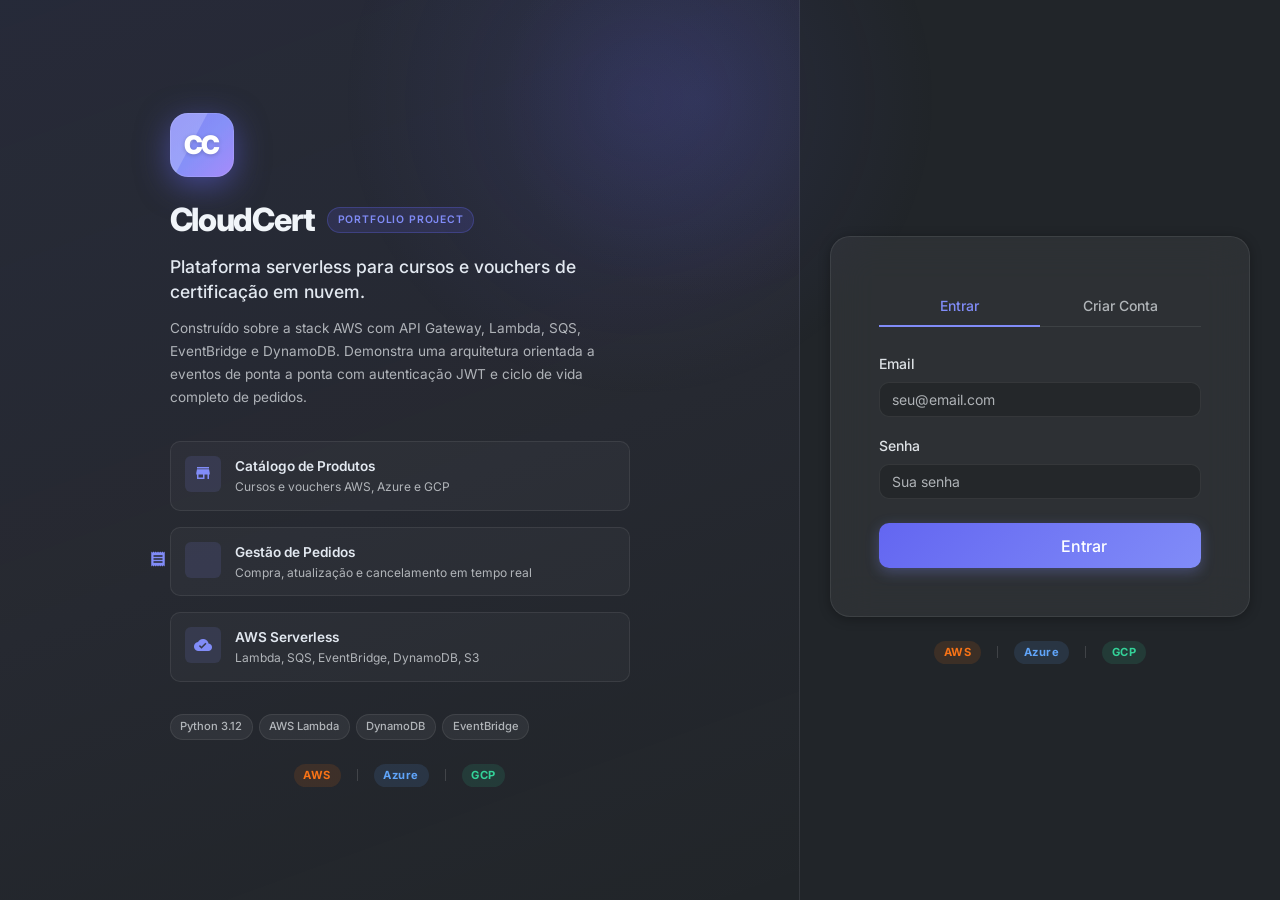
==== commit 6e51e3b4: "Redesign auth page and add footer with terms modal - Two-column layout: product presentation (left) " ====
--- a/frontend/index.html
+++ b/frontend/index.html
@@ -3,7 +3,7 @@
 <head>
     <meta charset="UTF-8">
     <meta name="viewport" content="width=device-width, initial-scale=1.0">
-    <title>CloudCert - Cursos e Vouchers de Certificacao</title>
+    <title>CloudCert - Cursos e Vouchers de Certificação</title>
     <link rel="preconnect" href="https://fonts.googleapis.com">
     <link rel="preconnect" href="https://fonts.gstatic.com" crossorigin>
     <link href="https://fonts.googleapis.com/css2?family=Inter:ital,opsz,wght@0,14..32,300..700;1,14..32,300..700&display=swap" rel="stylesheet">
@@ -15,81 +15,166 @@
 
     <!-- VIEW AUTH -->
     <div id="view-auth">
-        <div class="auth-scene">
-            <div class="auth-glow"></div>
-            <div class="container auth-container">
-                <div class="text-center mb-5">
-                    <div class="brand-mark mb-3">
-                        <span class="material-icons">school</span>
-                    </div>
-                    <h1 class="brand-name">CloudCert</h1>
-                    <p class="text-secondary small">Prepare-se para certificacoes AWS, Azure e GCP</p>
-                </div>
-
-                <div class="card auth-card">
-                    <div class="card-body p-4 p-md-5">
-                        <ul class="nav nav-tabs nav-justified mb-4" role="tablist">
-                            <li class="nav-item" role="presentation">
-                                <button class="nav-link active" id="login-tab" data-bs-toggle="tab" data-bs-target="#auth-login" type="button" role="tab">Entrar</button>
-                            </li>
-                            <li class="nav-item" role="presentation">
-                                <button class="nav-link" id="register-tab" data-bs-toggle="tab" data-bs-target="#auth-register" type="button" role="tab">Criar Conta</button>
-                            </li>
-                        </ul>
-
-                        <div class="tab-content">
-                            <div class="tab-pane fade show active" id="auth-login" role="tabpanel">
-                                <form id="login-form" onsubmit="return false;">
-                                    <div class="mb-3">
-                                        <label for="login-email" class="form-label small fw-medium">Email</label>
-                                        <input type="email" class="form-control cc-input" id="login-email" placeholder="seu@email.com" required>
-                                    </div>
-                                    <div class="mb-4">
-                                        <label for="login-password" class="form-label small fw-medium">Senha</label>
-                                        <input type="password" class="form-control cc-input" id="login-password" placeholder="Sua senha" required>
-                                    </div>
-                                    <button type="submit" class="btn btn-primary w-100 cc-btn-primary" onclick="handleLogin()">
-                                        <span class="material-icons fs-6 align-text-bottom me-1">login</span>
-                                        Entrar
-                                    </button>
-                                </form>
-                            </div>
-
-                            <div class="tab-pane fade" id="auth-register" role="tabpanel">
-                                <form id="register-form" onsubmit="return false;">
-                                    <div class="mb-3">
-                                        <label for="register-email" class="form-label small fw-medium">Email</label>
-                                        <input type="email" class="form-control cc-input" id="register-email" placeholder="seu@email.com" required>
-                                    </div>
-                                    <div class="mb-3">
-                                        <label for="register-password" class="form-label small fw-medium">Senha</label>
-                                        <input type="password" class="form-control cc-input" id="register-password" placeholder="Minimo 8 caracteres" required minlength="8">
-                                    </div>
-                                    <div class="mb-4">
-                                        <label for="register-confirm" class="form-label small fw-medium">Confirmar Senha</label>
-                                        <input type="password" class="form-control cc-input" id="register-confirm" placeholder="Repita a senha" required minlength="8">
-                                    </div>
-                                    <button type="submit" class="btn btn-primary w-100 cc-btn-primary" onclick="handleRegister()">
-                                        <span class="material-icons fs-6 align-text-bottom me-1">person_add</span>
-                                        Criar Conta
-                                    </button>
-                                </form>
-                            </div>
-                        </div>
-
-                        <div id="auth-error" class="alert alert-danger small mt-4 py-2 mb-0 d-none" role="alert"></div>
-                    </div>
-                </div>
-
-                <div class="auth-providers mt-4">
-                    <span class="provider-dot aws">AWS</span>
-                    <span class="auth-divider"></span>
-                    <span class="provider-dot azure">Azure</span>
-                    <span class="auth-divider"></span>
-                    <span class="provider-dot gcp">GCP</span>
-                </div>
-            </div>
+      <div class="auth-layout">
+
+        <!-- COLUNA ESQUERDA: Apresentação (oculta em mobile) -->
+        <div class="auth-presentation">
+          <div class="auth-pres-inner">
+
+            <div class="cc-logo mb-4">
+              <span class="cc-logo-text">CC</span>
+            </div>
+
+            <div class="auth-pres-heading">
+              <h1 class="auth-pres-brand">CloudCert</h1>
+              <span class="auth-pres-tag">Portfolio Project</span>
+            </div>
+
+            <p class="auth-pres-tagline">
+              Plataforma serverless para cursos e vouchers
+              de certificação em nuvem.
+            </p>
+
+            <p class="auth-pres-desc">
+              Construído sobre a stack AWS com API Gateway, Lambda,
+              SQS, EventBridge e DynamoDB. Demonstra uma arquitetura
+              orientada a eventos de ponta a ponta com autenticação JWT
+              e ciclo de vida completo de pedidos.
+            </p>
+
+            <div class="auth-features">
+              <div class="auth-feature-item">
+                <div class="auth-feature-icon">
+                  <span class="material-icons">store</span>
+                </div>
+                <div>
+                  <p class="auth-feature-title">Catálogo de Produtos</p>
+                  <p class="auth-feature-desc">
+                    Cursos e vouchers AWS, Azure e GCP
+                  </p>
+                </div>
+              </div>
+              <div class="auth-feature-item">
+                <div class="auth-feature-icon">
+                  <span class="material-icons">receipt_long</span>
+                </div>
+                <div>
+                  <p class="auth-feature-title">Gestão de Pedidos</p>
+                  <p class="auth-feature-desc">
+                    Compra, atualização e cancelamento em tempo real
+                  </p>
+                </div>
+              </div>
+              <div class="auth-feature-item">
+                <div class="auth-feature-icon">
+                  <span class="material-icons">cloud_done</span>
+                </div>
+                <div>
+                  <p class="auth-feature-title">AWS Serverless</p>
+                  <p class="auth-feature-desc">
+                    Lambda, SQS, EventBridge, DynamoDB, S3
+                  </p>
+                </div>
+              </div>
+            </div>
+
+            <div class="auth-stack">
+              <span class="stack-badge">Python 3.12</span>
+              <span class="stack-badge">AWS Lambda</span>
+              <span class="stack-badge">DynamoDB</span>
+              <span class="stack-badge">EventBridge</span>
+            </div>
+
+            <div class="auth-providers mt-4">
+              <span class="provider-dot aws">AWS</span>
+              <span class="auth-divider"></span>
+              <span class="provider-dot azure">Azure</span>
+              <span class="auth-divider"></span>
+              <span class="provider-dot gcp">GCP</span>
+            </div>
+
+          </div>
         </div>
+        <!-- FIM COLUNA ESQUERDA -->
+
+        <!-- COLUNA DIREITA: Formulário -->
+        <div class="auth-form-panel">
+          <div class="auth-glow"></div>
+
+          <div class="auth-mobile-brand d-lg-none">
+            <div class="cc-logo mx-auto mb-3">
+              <span class="cc-logo-text">CC</span>
+            </div>
+            <h1 class="brand-name text-center">CloudCert</h1>
+            <p class="text-secondary small text-center mb-4">Certificações em nuvem</p>
+          </div>
+
+          <div class="card auth-card">
+            <div class="card-body p-4 p-md-5">
+              <ul class="nav nav-tabs nav-justified mb-4" role="tablist">
+                <li class="nav-item" role="presentation">
+                  <button class="nav-link active" id="login-tab" data-bs-toggle="tab" data-bs-target="#auth-login" type="button" role="tab">Entrar</button>
+                </li>
+                <li class="nav-item" role="presentation">
+                  <button class="nav-link" id="register-tab" data-bs-toggle="tab" data-bs-target="#auth-register" type="button" role="tab">Criar Conta</button>
+                </li>
+              </ul>
+
+              <div class="tab-content">
+                <div class="tab-pane fade show active" id="auth-login" role="tabpanel">
+                  <form id="login-form" onsubmit="return false;">
+                    <div class="mb-3">
+                      <label for="login-email" class="form-label small fw-medium">Email</label>
+                      <input type="email" class="form-control cc-input" id="login-email" placeholder="seu@email.com" required>
+                    </div>
+                    <div class="mb-4">
+                      <label for="login-password" class="form-label small fw-medium">Senha</label>
+                      <input type="password" class="form-control cc-input" id="login-password" placeholder="Sua senha" required>
+                    </div>
+                    <button type="submit" class="btn btn-primary w-100 cc-btn-primary" onclick="handleLogin()">
+                      <span class="material-icons fs-6 align-text-bottom me-1">login</span>
+                      Entrar
+                    </button>
+                  </form>
+                </div>
+
+                <div class="tab-pane fade" id="auth-register" role="tabpanel">
+                  <form id="register-form" onsubmit="return false;">
+                    <div class="mb-3">
+                      <label for="register-email" class="form-label small fw-medium">Email</label>
+                      <input type="email" class="form-control cc-input" id="register-email" placeholder="seu@email.com" required>
+                    </div>
+                    <div class="mb-3">
+                      <label for="register-password" class="form-label small fw-medium">Senha</label>
+                      <input type="password" class="form-control cc-input" id="register-password" placeholder="Mínimo 8 caracteres" required minlength="8">
+                    </div>
+                    <div class="mb-4">
+                      <label for="register-confirm" class="form-label small fw-medium">Confirmar Senha</label>
+                      <input type="password" class="form-control cc-input" id="register-confirm" placeholder="Repita a senha" required minlength="8">
+                    </div>
+                    <button type="submit" class="btn btn-primary w-100 cc-btn-primary" onclick="handleRegister()">
+                      <span class="material-icons fs-6 align-text-bottom me-1">person_add</span>
+                      Criar Conta
+                    </button>
+                  </form>
+                </div>
+              </div>
+
+              <div id="auth-error" class="alert alert-danger small mt-4 py-2 mb-0 d-none" role="alert"></div>
+            </div>
+          </div>
+
+          <div class="auth-providers mt-4">
+            <span class="provider-dot aws">AWS</span>
+            <span class="auth-divider"></span>
+            <span class="provider-dot azure">Azure</span>
+            <span class="auth-divider"></span>
+            <span class="provider-dot gcp">GCP</span>
+          </div>
+        </div>
+        <!-- FIM COLUNA DIREITA -->
+
+      </div>
     </div>
 
     <!-- VIEW APP -->
@@ -98,14 +183,16 @@
         <!-- HEADER -->
         <header class="cc-header">
             <div class="cc-header-brand">
-                <span class="material-icons text-primary">school</span>
+                <div class="cc-header-logo">
+                    <span class="cc-header-logo-text">CC</span>
+                </div>
                 <span class="brand-label">CloudCert</span>
             </div>
 
             <nav class="cc-header-nav">
                 <button class="cc-nav-btn active" data-view="catalog" onclick="showView('catalog')">
                     <span class="material-icons">store</span>
-                    <span>Catalogo</span>
+                    <span>Catálogo</span>
                 </button>
                 <button class="cc-nav-btn" data-view="orders" onclick="showView('orders')">
                     <span class="material-icons">receipt_long</span>
@@ -124,12 +211,12 @@
             </div>
         </header>
 
-        <!-- SUB-VIEW: CATALOGO -->
+        <!-- SUB-VIEW: CATÁLOGO -->
         <main id="view-catalog" class="cc-view">
             <div class="view-hero">
                 <div>
-                    <h2 class="view-title">Catalogo</h2>
-                    <p class="view-subtitle">Cursos e vouchers para certificacoes em nuvem</p>
+                    <h2 class="view-title">Catálogo</h2>
+                    <p class="view-subtitle">Cursos e vouchers para certificações em nuvem</p>
                 </div>
             </div>
 
@@ -155,7 +242,7 @@
 
             <div id="catalog-loading" class="cc-loading-state">
                 <div class="spinner-border text-primary" role="status"></div>
-                <p class="text-secondary small mt-3 mb-0">Carregando catalogo...</p>
+                <p class="text-secondary small mt-3 mb-0">Carregando catálogo...</p>
             </div>
 
             <div id="catalog-empty" class="cc-empty-state d-none">
@@ -171,7 +258,7 @@
             <div class="view-hero">
                 <div>
                     <h2 class="view-title">Meus Pedidos</h2>
-                    <p class="view-subtitle">Historico e ciclo de vida dos seus pedidos</p>
+                    <p class="view-subtitle">Histórico e ciclo de vida dos seus pedidos</p>
                 </div>
                 <button class="btn btn-primary btn-sm" onclick="showView('catalog')">
                     <span class="material-icons fs-6 align-text-bottom me-1">add</span>
@@ -186,10 +273,10 @@
 
             <div id="orders-empty" class="cc-empty-state d-none">
                 <span class="material-icons cc-empty-icon">receipt_long</span>
-                <p class="text-secondary mt-2">Voce ainda nao tem pedidos.</p>
+                <p class="text-secondary mt-2">Você ainda não tem pedidos.</p>
                 <button class="btn btn-primary btn-sm" onclick="showView('catalog')">
                     <span class="material-icons fs-6 align-text-bottom me-1">store</span>
-                    Explorar Catalogo
+                    Explorar Catálogo
                 </button>
             </div>
 
@@ -237,6 +324,137 @@
             <div id="detail-feedback" class="mt-3"></div>
         </main>
 
+        <!-- FOOTER -->
+        <footer class="cc-footer">
+          <div class="cc-footer-inner">
+            <div class="cc-footer-grid">
+
+              <div class="cc-footer-col cc-footer-brand-col">
+                <div class="cc-footer-logo-row">
+                  <div class="cc-header-logo">
+                    <span class="cc-header-logo-text">CC</span>
+                  </div>
+                  <span class="cc-footer-brand-name">CloudCert</span>
+                </div>
+                <p class="cc-footer-brand-desc">
+                  Plataforma serverless para cursos e vouchers de certificacao
+                  em nuvem. Projeto de portfólio demonstrando arquitetura AWS
+                  orientada a eventos.
+                </p>
+              </div>
+
+              <div class="cc-footer-col">
+                <h4 class="cc-footer-col-title">Plataforma</h4>
+                <ul class="cc-footer-links">
+                  <li>
+                    <a href="#" onclick="showView('catalog'); return false;">
+                      Catálogo
+                    </a>
+                  </li>
+                  <li>
+                    <a href="#" onclick="showView('orders'); return false;">
+                      Meus Pedidos
+                    </a>
+                  </li>
+                </ul>
+              </div>
+
+              <div class="cc-footer-col">
+                <h4 class="cc-footer-col-title">Recursos</h4>
+                <ul class="cc-footer-links">
+                  <li>
+                    <a href="https://github.com/DessimA/cloudcert"
+                       target="_blank" rel="noopener noreferrer">
+                      Documentação
+                    </a>
+                  </li>
+                  <li>
+                    <a href="#" onclick="openTermsModal(); return false;">
+                      Termos de Uso
+                    </a>
+                  </li>
+                </ul>
+              </div>
+
+              <div class="cc-footer-col">
+                <h4 class="cc-footer-col-title">Desenvolvedor</h4>
+                <ul class="cc-footer-links">
+                  <li>
+                    <a href="https://github.com/DessimA"
+                       target="_blank" rel="noopener noreferrer">
+                      <span class="material-icons" style="font-size:0.9rem;vertical-align:middle;margin-right:4px;">code</span>
+                      GitHub
+                    </a>
+                  </li>
+                  <li>
+                    <a href="https://www.linkedin.com/in/dessima/"
+                       target="_blank" rel="noopener noreferrer">
+                      <span class="material-icons" style="font-size:0.9rem;vertical-align:middle;margin-right:4px;">link</span>
+                      LinkedIn
+                    </a>
+                  </li>
+                </ul>
+              </div>
+
+            </div>
+
+            <div class="cc-footer-bottom">
+              <p>
+                &copy; 2026 CloudCert. José Anderson.
+                Distribuído sob licença MIT.
+              </p>
+              <p class="cc-footer-disclaimer">
+                Projeto de portfólio. Não realiza transações comerciais reais.
+                Dados de demonstração sujeitos a redefinição a qualquer momento.
+              </p>
+            </div>
+          </div>
+        </footer>
+
+        <!-- MODAL: Termos de Uso -->
+        <div class="modal fade" id="modal-terms" tabindex="-1"
+             aria-labelledby="modal-terms-label" aria-hidden="true">
+          <div class="modal-dialog modal-dialog-centered">
+            <div class="modal-content bg-dark border border-secondary">
+              <div class="modal-header border-secondary">
+                <h5 class="modal-title" id="modal-terms-label">Termos de Uso</h5>
+                <button type="button" class="btn-close btn-close-white"
+                        data-bs-dismiss="modal" aria-label="Fechar"></button>
+              </div>
+              <div class="modal-body small text-secondary">
+                <p><strong class="text-light">Projeto de Portfólio</strong></p>
+                <p>
+                  CloudCert é um projeto de demonstração de arquitetura AWS
+                  serverless. Não realiza transações comerciais reais. Nenhum
+                  dado de pagamento é coletado ou processado.
+                </p>
+                <p><strong class="text-light">Dados de Demonstração</strong></p>
+                <p>
+                  As contas de usuário, pedidos e dados de catálogo são dados
+                  de demonstração. As informações podem ser redefinidas a qualquer
+                  momento sem aviso prévio.
+                </p>
+                <p><strong class="text-light">Uso Permitido</strong></p>
+                <p>
+                  Este sistema pode ser usado para avaliação técnica e testes de
+                  funcionalidade. Não use dados pessoais reais ao criar contas.
+                </p>
+                <p><strong class="text-light">Código Aberto</strong></p>
+                <p>
+                  O código-fonte está disponível no GitHub sob licença MIT.
+                  Contribuições e sugestões são bem-vindas.
+                </p>
+              </div>
+              <div class="modal-footer border-secondary">
+                <button type="button" class="btn btn-primary"
+                        data-bs-dismiss="modal">
+                  Entendido
+                </button>
+              </div>
+            </div>
+          </div>
+        </div>
+
     </div>
 
     <script src="https://cdn.jsdelivr.net/npm/bootstrap@5.3.3/dist/js/bootstrap.bundle.min.js"></script>
--- a/frontend/style.css
+++ b/frontend/style.css
@@ -0,0 +1,1338 @@
+/* ===== Design System ===== */
+
+:root {
+    --cc-primary:           #818cf8;
+    --cc-primary-rgb:       129, 140, 248;
+    --cc-indigo-deep:       #6366f1;
+    --cc-surface:           rgba(255, 255, 255, 0.03);
+    --cc-surface-raised:    rgba(255, 255, 255, 0.055);
+    --cc-surface-hover:     rgba(255, 255, 255, 0.07);
+    --cc-border:            rgba(255, 255, 255, 0.08);
+    --cc-border-strong:     rgba(255, 255, 255, 0.14);
+    --cc-border-active:     rgba(129, 140, 248, 0.5);
+
+    --cc-aws:               #f97316;
+    --cc-aws-bg:            rgba(249, 115, 22, 0.12);
+    --cc-azure:             #60a5fa;
+    --cc-azure-bg:          rgba(96, 165, 250, 0.12);
+    --cc-gcp:               #34d399;
+    --cc-gcp-bg:            rgba(52, 211, 153, 0.12);
+
+    --cc-processed:         #818cf8;
+    --cc-processed-bg:      rgba(129, 140, 248, 0.1);
+    --cc-updated:           #fbbf24;
+    --cc-updated-bg:        rgba(251, 191, 36, 0.1);
+    --cc-cancelled:         #6b7280;
+    --cc-cancelled-bg:      rgba(107, 114, 128, 0.1);
+
+    --cc-voucher:           #34d399;
+    --cc-voucher-bg:        rgba(52, 211, 153, 0.12);
+    --cc-curso:             #a78bfa;
+    --cc-curso-bg:          rgba(167, 139, 250, 0.12);
+
+    --font-sans: 'Inter', -apple-system, BlinkMacSystemFont, 'Segoe UI', system-ui, sans-serif;
+    --font-mono: 'JetBrains Mono', 'SF Mono', 'Fira Code', monospace;
+
+    --radius-sm:  6px;
+    --radius-md:  10px;
+    --radius-lg:  14px;
+    --radius-xl:  20px;
+
+    --shadow-sm:   0 1px 4px rgba(0, 0, 0, 0.25);
+    --shadow-card: 0 2px 12px rgba(0, 0, 0, 0.3);
+    --shadow-lift: 0 8px 28px rgba(0, 0, 0, 0.4);
+
+    --transition-fast: 0.15s ease;
+    --transition-base: 0.22s ease;
+}
+
+/* ===== Base ===== */
+
+*,
+*::before,
+*::after {
+    box-sizing: border-box;
+}
+
+body {
+    font-family: var(--font-sans);
+    -webkit-font-smoothing: antialiased;
+    -moz-osx-font-smoothing: grayscale;
+    min-height: 100vh;
+}
+
+/* ===== AUTH VIEW ===== */
+
+.auth-layout {
+    display: flex;
+    min-height: 100vh;
+}
+
+.auth-presentation {
+    flex: 1;
+    background: linear-gradient(160deg,
+        rgba(99,102,241,0.08) 0%,
+        rgba(167,139,250,0.04) 50%,
+        rgba(0,0,0,0) 100%);
+    border-right: 1px solid var(--cc-border);
+    display: none;
+    align-items: center;
+    justify-content: center;
+    padding: 4rem 3.5rem;
+    position: relative;
+    overflow: hidden;
+}
+
+.auth-presentation::before {
+    content: '';
+    position: absolute;
+    width: 400px;
+    height: 400px;
+    top: -100px;
+    right: -100px;
+    background: radial-gradient(circle,
+        rgba(99,102,241,0.12) 0%, transparent 70%);
+    pointer-events: none;
+}
+
+@media (min-width: 992px) {
+    .auth-presentation {
+        display: flex;
+    }
+    .auth-layout .auth-form-panel {
+        flex: 0 0 480px;
+    }
+}
+
+.auth-pres-inner {
+    max-width: 460px;
+    width: 100%;
+    position: relative;
+    z-index: 1;
+    animation: presSlideIn 0.7s ease forwards;
+}
+
+@keyframes presSlideIn {
+    from { opacity: 0; transform: translateX(-20px); }
+    to   { opacity: 1; transform: translateX(0); }
+}
+
+.auth-pres-heading {
+    display: flex;
+    align-items: center;
+    gap: 0.75rem;
+    margin-bottom: 1rem;
+}
+
+.auth-pres-brand {
+    font-size: 2rem;
+    font-weight: 800;
+    letter-spacing: -0.04em;
+    color: #f1f5f9;
+    margin: 0;
+}
+
+.auth-pres-tag {
+    font-size: 0.65rem;
+    font-weight: 600;
+    text-transform: uppercase;
+    letter-spacing: 0.08em;
+    padding: 0.25rem 0.6rem;
+    background: rgba(99,102,241,0.15);
+    border: 1px solid rgba(99,102,241,0.3);
+    border-radius: 20px;
+    color: var(--cc-primary);
+    white-space: nowrap;
+}
+
+.auth-pres-tagline {
+    font-size: 1.1rem;
+    font-weight: 500;
+    color: #e2e8f0;
+    margin-bottom: 0.75rem;
+    line-height: 1.4;
+}
+
+.auth-pres-desc {
+    font-size: 0.85rem;
+    color: var(--bs-secondary-color);
+    line-height: 1.7;
+    margin-bottom: 2rem;
+}
+
+.auth-features {
+    display: flex;
+    flex-direction: column;
+    gap: 1rem;
+    margin-bottom: 2rem;
+}
+
+.auth-feature-item {
+    display: flex;
+    align-items: flex-start;
+    gap: 0.875rem;
+    padding: 0.875rem;
+    background: rgba(255,255,255,0.03);
+    border: 1px solid var(--cc-border);
+    border-radius: var(--radius-md);
+    transition: background var(--transition-fast),
+                border-color var(--transition-fast);
+}
+
+.auth-feature-item:hover {
+    background: rgba(255,255,255,0.05);
+    border-color: var(--cc-border-strong);
+}
+
+.auth-feature-icon {
+    width: 36px;
+    height: 36px;
+    display: flex;
+    align-items: center;
+    justify-content: center;
+    background: rgba(var(--cc-primary-rgb),0.12);
+    border-radius: var(--radius-sm);
+    flex-shrink: 0;
+}
+
+.auth-feature-icon .material-icons {
+    font-size: 1.1rem;
+    color: var(--cc-primary);
+}
+
+.auth-feature-title {
+    font-size: 0.85rem;
+    font-weight: 600;
+    color: #e2e8f0;
+    margin: 0 0 0.15rem;
+}
+
+.auth-feature-desc {
+    font-size: 0.75rem;
+    color: var(--bs-secondary-color);
+    margin: 0;
+    line-height: 1.4;
+}
+
+.auth-stack {
+    display: flex;
+    flex-wrap: wrap;
+    gap: 0.375rem;
+}
+
+.stack-badge {
+    font-size: 0.7rem;
+    font-weight: 500;
+    padding: 0.22rem 0.6rem;
+    background: rgba(255,255,255,0.06);
+    border: 1px solid var(--cc-border);
+    border-radius: var(--radius-xl);
+    color: var(--bs-secondary-color);
+}
+
+.auth-form-panel {
+    flex: 1;
+    display: flex;
+    flex-direction: column;
+    align-items: center;
+    justify-content: center;
+    padding: 2.5rem 1.5rem;
+    position: relative;
+    overflow: hidden;
+}
+
+.auth-form-panel .auth-card {
+    width: 100%;
+    max-width: 420px;
+    animation: formSlideUp 0.6s cubic-bezier(0.34, 1.56, 0.64, 1)
+               forwards;
+    animation-delay: 0.1s;
+    opacity: 0;
+}
+
+@keyframes formSlideUp {
+    from { opacity: 0; transform: translateY(20px); }
+    to   { opacity: 1; transform: translateY(0); }
+}
+
+.auth-mobile-brand {
+    margin-bottom: 1.5rem;
+}
+
+.auth-form-panel .auth-providers {
+    margin-top: 1.5rem;
+}
+
+.auth-glow {
+    position: fixed;
+    width: 600px;
+    height: 600px;
+    top: -200px;
+    left: 50%;
+    transform: translateX(-50%);
+    background: radial-gradient(circle, rgba(99, 102, 241, 0.12) 0%, transparent 70%);
+    pointer-events: none;
+    z-index: 0;
+}
+
+.brand-name {
+    font-size: 1.5rem;
+    font-weight: 700;
+    letter-spacing: -0.02em;
+    color: #f1f5f9;
+    margin: 0;
+}
+
+.cc-logo {
+    position: relative;
+    width: 64px;
+    height: 64px;
+    border-radius: 18px;
+    background: linear-gradient(135deg, #6366f1 0%, #818cf8 50%, #a78bfa 100%);
+    box-shadow: 0 8px 32px rgba(99, 102, 241, 0.5),
+                0 0 0 1px rgba(255,255,255,0.1) inset;
+    overflow: hidden;
+    display: flex;
+    align-items: center;
+    justify-content: center;
+    animation: ccLogoBounce 0.8s cubic-bezier(0.34, 1.56, 0.64, 1) forwards;
+    flex-shrink: 0;
+    cursor: default;
+    user-select: none;
+}
+
+.cc-logo::before {
+    content: '';
+    position: absolute;
+    inset: 0;
+    background: linear-gradient(135deg,
+        rgba(255,255,255,0.22) 0%,
+        rgba(255,255,255,0.04) 50%,
+        transparent 100%);
+    border-radius: inherit;
+    z-index: 1;
+}
+
+.cc-logo::after {
+    content: '';
+    position: absolute;
+    top: -60%;
+    left: -60%;
+    width: 80%;
+    height: 250%;
+    background: rgba(255, 255, 255, 0.18);
+    transform: rotate(28deg);
+    animation: ccLogoShine 5s ease-in-out infinite 1.2s;
+    z-index: 2;
+}
+
+.cc-logo-text {
+    font-family: var(--font-sans);
+    font-size: 1.6rem;
+    font-weight: 900;
+    color: #ffffff;
+    letter-spacing: -0.07em;
+    position: relative;
+    z-index: 3;
+    text-shadow: 0 1px 4px rgba(0,0,0,0.2);
+}
+
+@keyframes ccLogoBounce {
+    0%   { opacity: 0; transform: scale(0.3) rotate(-12deg);
+           box-shadow: 0 0 0 rgba(99,102,241,0); }
+    55%  { opacity: 1; transform: scale(1.08) rotate(2deg); }
+    75%  { transform: scale(0.96) rotate(-1deg); }
+    100% { opacity: 1; transform: scale(1) rotate(0deg);
+           box-shadow: 0 8px 32px rgba(99,102,241,0.5),
+                       0 0 0 1px rgba(255,255,255,0.1) inset; }
+}
+
+@keyframes ccLogoShine {
+    0%   { transform: rotate(28deg) translateX(-300%); opacity: 0; }
+    8%   { opacity: 1; }
+    35%  { transform: rotate(28deg) translateX(500%); opacity: 0; }
+    100% { transform: rotate(28deg) translateX(500%); opacity: 0; }
+}
+
+.cc-header-logo {
+    width: 30px;
+    height: 30px;
+    border-radius: 8px;
+    background: linear-gradient(135deg, #6366f1, #818cf8);
+    box-shadow: 0 2px 8px rgba(99,102,241,0.45);
+    display: flex;
+    align-items: center;
+    justify-content: center;
+    flex-shrink: 0;
+    position: relative;
+    overflow: hidden;
+    user-select: none;
+}
+
+.cc-header-logo::before {
+    content: '';
+    position: absolute;
+    inset: 0;
+    background: linear-gradient(135deg,
+        rgba(255,255,255,0.2) 0%, transparent 60%);
+}
+
+.cc-header-logo-text {
+    font-family: var(--font-sans);
+    font-size: 0.72rem;
+    font-weight: 900;
+    color: #ffffff;
+    letter-spacing: -0.05em;
+    position: relative;
+    z-index: 1;
+}
+
+.auth-card {
+    background: var(--cc-surface-raised);
+    border: 1px solid var(--cc-border) !important;
+    border-radius: var(--radius-xl) !important;
+    box-shadow: var(--shadow-card);
+    backdrop-filter: blur(20px);
+    -webkit-backdrop-filter: blur(20px);
+}
+
+.auth-card .nav-tabs {
+    border-bottom: 1px solid var(--cc-border);
+}
+
+.auth-card .nav-link {
+    color: var(--bs-secondary-color);
+    border: none;
+    border-bottom: 2px solid transparent;
+    padding: 0.6rem 1rem;
+    font-size: 0.875rem;
+    font-weight: 500;
+    transition: color var(--transition-fast), border-color var(--transition-fast);
+}
+
+.auth-card .nav-link.active {
+    color: var(--cc-primary);
+    background: transparent;
+    border-bottom-color: var(--cc-primary);
+}
+
+.auth-providers {
+    display: flex;
+    align-items: center;
+    justify-content: center;
+    gap: 1rem;
+}
+
+.provider-dot {
+    font-size: 0.7rem;
+    font-weight: 700;
+    letter-spacing: 0.05em;
+    padding: 0.2rem 0.6rem;
+    border-radius: 20px;
+}
+
+.provider-dot.aws   { background: var(--cc-aws-bg);   color: var(--cc-aws);   }
+.provider-dot.azure { background: var(--cc-azure-bg); color: var(--cc-azure); }
+.provider-dot.gcp   { background: var(--cc-gcp-bg);   color: var(--cc-gcp);   }
+
+.auth-divider {
+    width: 1px;
+    height: 12px;
+    background: var(--cc-border-strong);
+}
+
+/* ===== SHARED INPUT ===== */
+
+.cc-input {
+    background: rgba(0, 0, 0, 0.2) !important;
+    border-color: var(--cc-border) !important;
+    border-radius: var(--radius-md) !important;
+    transition: border-color var(--transition-fast), box-shadow var(--transition-fast);
+    font-size: 0.875rem;
+}
+
+.cc-input:focus {
+    border-color: var(--cc-border-active) !important;
+    box-shadow: 0 0 0 3px rgba(var(--cc-primary-rgb), 0.15) !important;
+    background: rgba(0, 0, 0, 0.25) !important;
+}
+
+.cc-btn-primary {
+    background: linear-gradient(135deg, var(--cc-indigo-deep), var(--cc-primary));
+    border: none;
+    border-radius: var(--radius-md);
+    padding: 0.65rem 1.25rem;
+    font-weight: 500;
+    transition: opacity var(--transition-fast), transform var(--transition-fast), box-shadow var(--transition-fast);
+    box-shadow: 0 4px 14px rgba(var(--cc-primary-rgb), 0.3);
+}
+
+.cc-btn-primary:hover {
+    opacity: 0.9;
+    transform: translateY(-1px);
+    box-shadow: 0 6px 20px rgba(var(--cc-primary-rgb), 0.4);
+}
+
+.cc-btn-primary:active {
+    transform: translateY(0);
+}
+
+/* ===== APP HEADER ===== */
+
+.cc-header {
+    position: sticky;
+    top: 0;
+    z-index: 100;
+    display: flex;
+    align-items: center;
+    gap: 0;
+    height: 58px;
+    padding: 0 1.25rem;
+    background: rgba(33, 37, 41, 0.85);
+    backdrop-filter: blur(16px);
+    -webkit-backdrop-filter: blur(16px);
+    border-bottom: 1px solid var(--cc-border);
+}
+
+.cc-header-brand {
+    display: flex;
+    align-items: center;
+    gap: 0.5rem;
+    min-width: 120px;
+}
+
+.brand-label {
+    font-weight: 600;
+    font-size: 0.95rem;
+    letter-spacing: -0.01em;
+}
+
+.cc-header-nav {
+    flex: 1;
+    display: flex;
+    align-items: center;
+    justify-content: center;
+    gap: 0.25rem;
+}
+
+.cc-nav-btn {
+    display: inline-flex;
+    align-items: center;
+    gap: 0.375rem;
+    padding: 0.4rem 0.9rem;
+    background: transparent;
+    border: 1px solid transparent;
+    border-radius: var(--radius-xl);
+    color: var(--bs-secondary-color);
+    font-size: 0.82rem;
+    font-weight: 500;
+    font-family: var(--font-sans);
+    cursor: pointer;
+    transition: background var(--transition-fast), color var(--transition-fast), border-color var(--transition-fast);
+}
+
+.cc-nav-btn .material-icons {
+    font-size: 1rem;
+}
+
+.cc-nav-btn:hover {
+    color: #f1f5f9;
+    background: var(--cc-surface-hover);
+}
+
+.cc-nav-btn.active {
+    color: var(--cc-primary);
+    background: rgba(var(--cc-primary-rgb), 0.1);
+    border-color: rgba(var(--cc-primary-rgb), 0.25);
+}
+
+.cc-header-user {
+    display: flex;
+    align-items: center;
+    gap: 0.5rem;
+    min-width: 120px;
+    justify-content: flex-end;
+}
+
+.user-chip {
+    display: flex;
+    align-items: center;
+    gap: 0.4rem;
+    padding: 0.3rem 0.75rem;
+    background: var(--cc-surface);
+    border: 1px solid var(--cc-border);
+    border-radius: var(--radius-xl);
+    font-size: 0.78rem;
+    color: var(--bs-secondary-color);
+    max-width: 180px;
+    overflow: hidden;
+}
+
+.user-chip span[id] {
+    overflow: hidden;
+    text-overflow: ellipsis;
+    white-space: nowrap;
+}
+
+.user-chip .material-icons {
+    font-size: 0.9rem;
+    flex-shrink: 0;
+}
+
+.cc-icon-btn {
+    display: inline-flex;
+    align-items: center;
+    justify-content: center;
+    width: 34px;
+    height: 34px;
+    background: transparent;
+    border: 1px solid var(--cc-border);
+    border-radius: var(--radius-md);
+    color: var(--bs-secondary-color);
+    cursor: pointer;
+    transition: background var(--transition-fast), color var(--transition-fast), border-color var(--transition-fast);
+}
+
+.cc-icon-btn:hover {
+    background: var(--cc-surface-hover);
+    border-color: var(--cc-border-strong);
+    color: #f1f5f9;
+}
+
+.cc-icon-btn .material-icons {
+    font-size: 1.1rem;
+}
+
+/* ===== VIEW LAYOUT ===== */
+
+.cc-view {
+    max-width: 1100px;
+    margin: 0 auto;
+    padding: 1.75rem 1.25rem 3rem;
+}
+
+.view-hero {
+    display: flex;
+    align-items: flex-start;
+    justify-content: space-between;
+    gap: 1rem;
+    margin-bottom: 1.5rem;
+}
+
+.view-title {
+    font-size: 1.35rem;
+    font-weight: 700;
+    letter-spacing: -0.02em;
+    margin: 0 0 0.2rem;
+    color: #f1f5f9;
+}
+
+.view-subtitle {
+    font-size: 0.82rem;
+    color: var(--bs-secondary-color);
+    margin: 0;
+}
+
+/* ===== FILTER BAR ===== */
+
+.filter-bar {
+    display: flex;
+    flex-wrap: wrap;
+    gap: 1rem 2rem;
+    margin-bottom: 1.5rem;
+    padding-bottom: 1.25rem;
+    border-bottom: 1px solid var(--cc-border);
+}
+
+.filter-group {
+    display: flex;
+    align-items: center;
+    gap: 0.5rem;
+    flex-wrap: wrap;
+}
+
+.filter-label {
+    font-size: 0.75rem;
+    font-weight: 500;
+    color: var(--bs-secondary-color);
+    text-transform: uppercase;
+    letter-spacing: 0.06em;
+    white-space: nowrap;
+}
+
+.filter-chips {
+    display: flex;
+    gap: 0.375rem;
+    flex-wrap: wrap;
+}
+
+.filter-chip {
+    display: inline-flex;
+    align-items: center;
+    padding: 0.28rem 0.75rem;
+    background: transparent;
+    border: 1px solid var(--cc-border);
+    border-radius: var(--radius-xl);
+    color: var(--bs-secondary-color);
+    font-size: 0.78rem;
+    font-weight: 500;
+    font-family: var(--font-sans);
+    cursor: pointer;
+    transition: all var(--transition-fast);
+    line-height: 1.4;
+}
+
+.filter-chip:hover {
+    border-color: var(--cc-border-strong);
+    color: #f1f5f9;
+    background: var(--cc-surface-hover);
+}
+
+.filter-chip.active {
+    background: rgba(var(--cc-primary-rgb), 0.15);
+    border-color: rgba(var(--cc-primary-rgb), 0.4);
+    color: var(--cc-primary);
+}
+
+.filter-chip.chip-aws.active   { background: var(--cc-aws-bg);   border-color: var(--cc-aws);   color: var(--cc-aws);   }
+.filter-chip.chip-azure.active { background: var(--cc-azure-bg); border-color: var(--cc-azure); color: var(--cc-azure); }
+.filter-chip.chip-gcp.active   { background: var(--cc-gcp-bg);   border-color: var(--cc-gcp);   color: var(--cc-gcp);   }
+
+/* ===== LOADING & EMPTY STATES ===== */
+
+.cc-loading-state,
+.cc-empty-state {
+    display: flex;
+    flex-direction: column;
+    align-items: center;
+    justify-content: center;
+    padding: 4rem 1rem;
+    text-align: center;
+}
+
+.cc-empty-icon {
+    font-size: 3rem;
+    color: var(--bs-secondary-color);
+    opacity: 0.4;
+}
+
+/* ===== CATALOG GRID ===== */
+
+.course-card {
+    background: var(--cc-surface);
+    border: 1px solid var(--cc-border) !important;
+    border-radius: var(--radius-lg) !important;
+    transition: transform var(--transition-base), border-color var(--transition-base), box-shadow var(--transition-base);
+    cursor: default;
+    overflow: hidden;
+}
+
+.course-card:hover {
+    transform: translateY(-3px);
+    border-color: var(--cc-border-strong) !important;
+    box-shadow: var(--shadow-lift);
+}
+
+.course-card .card-body {
+    padding: 1.25rem;
+}
+
+.course-badges {
+    display: flex;
+    gap: 0.375rem;
+    margin-bottom: 0.875rem;
+}
+
+.badge-provider {
+    font-size: 0.7rem;
+    font-weight: 700;
+    letter-spacing: 0.04em;
+    padding: 0.22rem 0.55rem;
+    border-radius: var(--radius-sm);
+    border: 1px solid transparent;
+}
+
+.badge-provider.aws   { background: var(--cc-aws-bg);   color: var(--cc-aws);   border-color: rgba(249,115,22,0.25);  }
+.badge-provider.azure { background: var(--cc-azure-bg); color: var(--cc-azure); border-color: rgba(96,165,250,0.25);  }
+.badge-provider.gcp   { background: var(--cc-gcp-bg);   color: var(--cc-gcp);   border-color: rgba(52,211,153,0.25);  }
+
+.badge-tipo {
+    font-size: 0.7rem;
+    font-weight: 600;
+    padding: 0.22rem 0.55rem;
+    border-radius: var(--radius-sm);
+    border: 1px solid transparent;
+}
+
+.badge-tipo.curso   { background: var(--cc-curso-bg);   color: var(--cc-curso);   border-color: rgba(167,139,250,0.25); }
+.badge-tipo.voucher { background: var(--cc-voucher-bg); color: var(--cc-voucher); border-color: rgba(52,211,153,0.25);  }
+
+.course-name {
+    font-size: 0.9rem;
+    font-weight: 600;
+    color: #f1f5f9;
+    margin: 0 0 0.5rem;
+    line-height: 1.35;
+}
+
+.course-desc {
+    font-size: 0.8rem;
+    color: var(--bs-secondary-color);
+    line-height: 1.55;
+    display: -webkit-box;
+    -webkit-line-clamp: 2;
+    -webkit-box-orient: vertical;
+    overflow: hidden;
+    margin-bottom: 1rem;
+}
+
+.course-meta {
+    display: flex;
+    align-items: center;
+    justify-content: space-between;
+    margin-bottom: 1rem;
+    padding-bottom: 0.875rem;
+    border-bottom: 1px solid var(--cc-border);
+}
+
+.badge-nivel {
+    font-size: 0.7rem;
+    font-weight: 500;
+    padding: 0.18rem 0.5rem;
+    border-radius: var(--radius-sm);
+    background: var(--cc-surface-raised);
+    border: 1px solid var(--cc-border);
+    color: var(--bs-secondary-color);
+}
+
+.course-duration {
+    display: flex;
+    align-items: center;
+    gap: 0.25rem;
+    font-size: 0.75rem;
+    color: var(--bs-secondary-color);
+}
+
+.course-duration .material-icons {
+    font-size: 0.9rem;
+}
+
+.course-footer {
+    display: flex;
+    align-items: center;
+    justify-content: space-between;
+    gap: 0.5rem;
+}
+
+.course-price {
+    font-size: 1.05rem;
+    font-weight: 700;
+    color: #f1f5f9;
+}
+
+.btn-comprar {
+    display: inline-flex;
+    align-items: center;
+    gap: 0.25rem;
+    padding: 0.4rem 0.9rem;
+    background: rgba(var(--cc-primary-rgb), 0.15);
+    border: 1px solid rgba(var(--cc-primary-rgb), 0.35);
+    border-radius: var(--radius-md);
+    color: var(--cc-primary);
+    font-size: 0.8rem;
+    font-weight: 600;
+    font-family: var(--font-sans);
+    cursor: pointer;
+    transition: all var(--transition-fast);
+    white-space: nowrap;
+}
+
+.btn-comprar:hover {
+    background: rgba(var(--cc-primary-rgb), 0.25);
+    border-color: var(--cc-primary);
+    transform: translateY(-1px);
+    box-shadow: 0 4px 12px rgba(var(--cc-primary-rgb), 0.25);
+}
+
+.btn-comprar .material-icons {
+    font-size: 0.9rem;
+}
+
+/* ===== ORDER CARDS (LIST) ===== */
+
+.order-card {
+    background: var(--cc-surface);
+    border: 1px solid var(--cc-border) !important;
+    border-radius: var(--radius-lg) !important;
+    border-left: 3px solid var(--cc-border) !important;
+    margin-bottom: 0.75rem;
+    cursor: pointer;
+    transition: background var(--transition-fast), border-color var(--transition-fast), box-shadow var(--transition-fast), transform var(--transition-fast);
+    overflow: hidden;
+}
+
+.order-card:hover {
+    background: var(--cc-surface-hover);
+    border-color: var(--cc-border-strong) !important;
+    box-shadow: var(--shadow-card);
+    transform: translateX(2px);
+}
+
+.order-card.status-PROCESSED { border-left-color: var(--cc-processed) !important; }
+.order-card.status-UPDATED   { border-left-color: var(--cc-updated) !important;   }
+.order-card.status-CANCELLED { border-left-color: var(--cc-cancelled) !important; opacity: 0.75; }
+
+.order-card-inner {
+    padding: 1rem 1.25rem;
+}
+
+.order-card-top {
+    display: flex;
+    align-items: flex-start;
+    justify-content: space-between;
+    gap: 1rem;
+    margin-bottom: 0.75rem;
+}
+
+.order-id-row {
+    display: flex;
+    align-items: center;
+    gap: 0.5rem;
+    flex-wrap: wrap;
+}
+
+.order-id {
+    font-family: var(--font-mono);
+    font-size: 0.78rem;
+    color: var(--bs-secondary-color);
+    background: rgba(0,0,0,0.2);
+    padding: 0.15rem 0.5rem;
+    border-radius: var(--radius-sm);
+    border: 1px solid var(--cc-border);
+}
+
+.status-pill {
+    display: inline-block;
+    font-size: 0.68rem;
+    font-weight: 600;
+    letter-spacing: 0.04em;
+    text-transform: uppercase;
+    padding: 0.18rem 0.55rem;
+    border-radius: var(--radius-xl);
+}
+
+.status-pill.PROCESSED { background: var(--cc-processed-bg); color: var(--cc-processed); }
+.status-pill.UPDATED   { background: var(--cc-updated-bg);   color: var(--cc-updated);   }
+.status-pill.CANCELLED { background: var(--cc-cancelled-bg); color: var(--cc-cancelled); }
+
+.order-date {
+    font-size: 0.75rem;
+    color: var(--bs-secondary-color);
+    white-space: nowrap;
+}
+
+.order-items-list {
+    border-top: 1px solid var(--cc-border);
+    padding-top: 0.625rem;
+}
+
+.order-line-item {
+    display: flex;
+    align-items: center;
+    justify-content: space-between;
+    gap: 0.5rem;
+    padding: 0.25rem 0;
+}
+
+.order-line-sku {
+    font-size: 0.8rem;
+    color: #d1d5db;
+    flex: 1;
+    overflow: hidden;
+    text-overflow: ellipsis;
+    white-space: nowrap;
+}
+
+.order-line-qty {
+    font-size: 0.72rem;
+    font-weight: 500;
+    color: var(--bs-secondary-color);
+    background: rgba(0,0,0,0.2);
+    padding: 0.1rem 0.4rem;
+    border-radius: var(--radius-sm);
+    flex-shrink: 0;
+}
+
+.order-line-price {
+    font-size: 0.8rem;
+    font-weight: 500;
+    color: #e2e8f0;
+    min-width: 70px;
+    text-align: right;
+    flex-shrink: 0;
+}
+
+.order-card-total {
+    display: flex;
+    align-items: center;
+    justify-content: space-between;
+    border-top: 1px solid var(--cc-border);
+    padding-top: 0.625rem;
+    margin-top: 0.375rem;
+}
+
+.order-total-label {
+    font-size: 0.75rem;
+    font-weight: 600;
+    text-transform: uppercase;
+    letter-spacing: 0.05em;
+    color: var(--bs-secondary-color);
+}
+
+.order-total-value {
+    font-size: 0.95rem;
+    font-weight: 700;
+    color: #f1f5f9;
+}
+
+/* ===== ORDER DETAIL ===== */
+
+.cc-back-btn {
+    display: inline-flex;
+    align-items: center;
+    gap: 0.375rem;
+    padding: 0.35rem 0.75rem;
+    background: transparent;
+    border: 1px solid var(--cc-border);
+    border-radius: var(--radius-xl);
+    color: var(--bs-secondary-color);
+    font-size: 0.8rem;
+    font-weight: 500;
+    font-family: var(--font-sans);
+    cursor: pointer;
+    transition: all var(--transition-fast);
+}
+
+.cc-back-btn:hover {
+    background: var(--cc-surface-hover);
+    border-color: var(--cc-border-strong);
+    color: #f1f5f9;
+}
+
+.cc-back-btn .material-icons {
+    font-size: 1rem;
+}
+
+.detail-card {
+    background: var(--cc-surface);
+    border: 1px solid var(--cc-border);
+    border-radius: var(--radius-lg);
+    overflow: hidden;
+}
+
+.detail-header {
+    padding: 1.25rem 1.5rem;
+    border-bottom: 1px solid var(--cc-border);
+    display: flex;
+    align-items: center;
+    justify-content: space-between;
+    flex-wrap: wrap;
+    gap: 0.75rem;
+}
+
+.detail-header-left {
+    display: flex;
+    align-items: center;
+    gap: 0.75rem;
+    flex-wrap: wrap;
+}
+
+.detail-order-id {
+    font-family: var(--font-mono);
+    font-size: 0.85rem;
+    color: var(--bs-secondary-color);
+}
+
+.detail-meta {
+    font-size: 0.78rem;
+    color: var(--bs-secondary-color);
+}
+
+.detail-items-section {
+    padding: 1.25rem 1.5rem;
+}
+
+.detail-items-label {
+    font-size: 0.72rem;
+    font-weight: 600;
+    text-transform: uppercase;
+    letter-spacing: 0.06em;
+    color: var(--bs-secondary-color);
+    margin-bottom: 0.75rem;
+}
+
+.detail-item-row {
+    display: grid;
+    grid-template-columns: 1fr auto auto;
+    gap: 0.75rem;
+    align-items: center;
+    padding: 0.6rem 0;
+    border-bottom: 1px solid var(--cc-border);
+    font-size: 0.85rem;
+}
+
+.detail-item-row:last-child {
+    border-bottom: none;
+}
+
+.detail-item-sku {
+    color: #e2e8f0;
+    overflow: hidden;
+    text-overflow: ellipsis;
+    white-space: nowrap;
+}
+
+.detail-item-qty {
+    color: var(--bs-secondary-color);
+    text-align: center;
+    min-width: 40px;
+}
+
+.detail-item-price {
+    color: #f1f5f9;
+    font-weight: 500;
+    text-align: right;
+    min-width: 80px;
+}
+
+.detail-total-row {
+    display: flex;
+    align-items: center;
+    justify-content: space-between;
+    padding: 1rem 1.5rem;
+    border-top: 1px solid var(--cc-border-strong);
+    background: rgba(0,0,0,0.15);
+}
+
+.detail-total-label {
+    font-size: 0.82rem;
+    font-weight: 600;
+    text-transform: uppercase;
+    letter-spacing: 0.05em;
+    color: var(--bs-secondary-color);
+}
+
+.detail-total-value {
+    font-size: 1.15rem;
+    font-weight: 700;
+    color: #f1f5f9;
+}
+
+.detail-action-bar {
+    display: flex;
+    gap: 0.75rem;
+    flex-wrap: wrap;
+}
+
+.course-card-enter {
+    animation: cardEnter 0.35s ease both;
+}
+
+@keyframes cardEnter {
+    from { opacity: 0; transform: translateY(14px); }
+    to   { opacity: 1; transform: translateY(0); }
+}
+
+.order-card-enter {
+    animation: orderEnter 0.3s ease both;
+}
+
+@keyframes orderEnter {
+    from { opacity: 0; transform: translateX(-10px); }
+    to   { opacity: 1; transform: translateX(0); }
+}
+
+.cc-view {
+    animation: viewEnter 0.2s ease both;
+}
+
+@keyframes viewEnter {
+    from { opacity: 0; }
+    to   { opacity: 1; }
+}
+
+.cc-update-panel {
+    background: var(--cc-surface-raised) !important;
+    border: 1px solid var(--cc-border) !important;
+    border-radius: var(--radius-lg) !important;
+    animation: slideDown 0.2s ease;
+}
+
+@keyframes slideDown {
+    from { opacity: 0; transform: translateY(-8px); }
+    to   { opacity: 1; transform: translateY(0); }
+}
+
+/* ===== FOOTER ===== */
+
+.cc-footer {
+    background: rgba(0, 0, 0, 0.35);
+    border-top: 1px solid var(--cc-border);
+    padding: 3rem 1.25rem 1.5rem;
+    margin-top: 3rem;
+}
+
+.cc-footer-inner {
+    max-width: 1100px;
+    margin: 0 auto;
+}
+
+.cc-footer-grid {
+    display: grid;
+    grid-template-columns: 2fr 1fr 1fr 1fr;
+    gap: 2.5rem;
+    margin-bottom: 2.5rem;
+}
+
+@media (max-width: 991px) {
+    .cc-footer-grid {
+        grid-template-columns: 1fr 1fr;
+        gap: 2rem;
+    }
+    .cc-footer-brand-col {
+        grid-column: 1 / -1;
+    }
+}
+
+@media (max-width: 575px) {
+    .cc-footer-grid {
+        grid-template-columns: 1fr;
+        gap: 1.5rem;
+    }
+}
+
+.cc-footer-logo-row {
+    display: flex;
+    align-items: center;
+    gap: 0.6rem;
+    margin-bottom: 0.75rem;
+}
+
+.cc-footer-brand-name {
+    font-size: 0.95rem;
+    font-weight: 700;
+    color: #f1f5f9;
+}
+
+.cc-footer-brand-desc {
+    font-size: 0.78rem;
+    color: var(--bs-secondary-color);
+    line-height: 1.6;
+    max-width: 280px;
+    margin: 0;
+}
+
+.cc-footer-col-title {
+    font-size: 0.72rem;
+    font-weight: 700;
+    text-transform: uppercase;
+    letter-spacing: 0.08em;
+    color: var(--bs-secondary-color);
+    margin-bottom: 0.875rem;
+}
+
+.cc-footer-links {
+    list-style: none;
+    padding: 0;
+    margin: 0;
+    display: flex;
+    flex-direction: column;
+    gap: 0.5rem;
+}
+
+.cc-footer-links a {
+    font-size: 0.82rem;
+    color: var(--bs-secondary-color);
+    text-decoration: none;
+    transition: color var(--transition-fast);
+    display: inline-flex;
+    align-items: center;
+}
+
+.cc-footer-links a:hover {
+    color: #f1f5f9;
+}
+
+.cc-footer-bottom {
+    border-top: 1px solid var(--cc-border);
+    padding-top: 1.25rem;
+    display: flex;
+    flex-direction: column;
+    gap: 0.25rem;
+}
+
+.cc-footer-bottom p {
+    font-size: 0.75rem;
+    color: var(--bs-secondary-color);
+    opacity: 0.7;
+    margin: 0;
+}
+
+.cc-footer-disclaimer {
+    font-style: italic;
+}
+
+/* ===== RESPONSIVE ===== */
+
+@media (max-width: 575px) {
+    .cc-header {
+        padding: 0 0.875rem;
+    }
+
+    .cc-header-brand .brand-label {
+        display: none;
+    }
+
+    .cc-nav-btn span:not(.material-icons) {
+        display: none;
+    }
+
+    .cc-nav-btn {
+        padding: 0.4rem 0.65rem;
+    }
+
+    .cc-view {
+        padding: 1.25rem 0.875rem 2rem;
+    }
+
+    .filter-bar {
+        gap: 0.75rem 1rem;
+    }
+
+    .order-card-top {
+        flex-direction: column;
+        gap: 0.5rem;
+    }
+
+    .detail-item-row {
+        grid-template-columns: 1fr auto;
+    }
+
+    .detail-item-qty {
+        display: none;
+    }
+}
+
+@media (max-width: 767px) {
+    .view-hero {
+        flex-direction: column;
+        gap: 0.75rem;
+    }
+}
+
+/* ===== SCROLLBAR ===== */
+
+::-webkit-scrollbar       { width: 5px; height: 5px; }
+::-webkit-scrollbar-track { background: transparent; }
+::-webkit-scrollbar-thumb { background: var(--cc-border-strong); border-radius: 10px; }
+::-webkit-scrollbar-thumb:hover { background: rgba(255,255,255,0.2); }
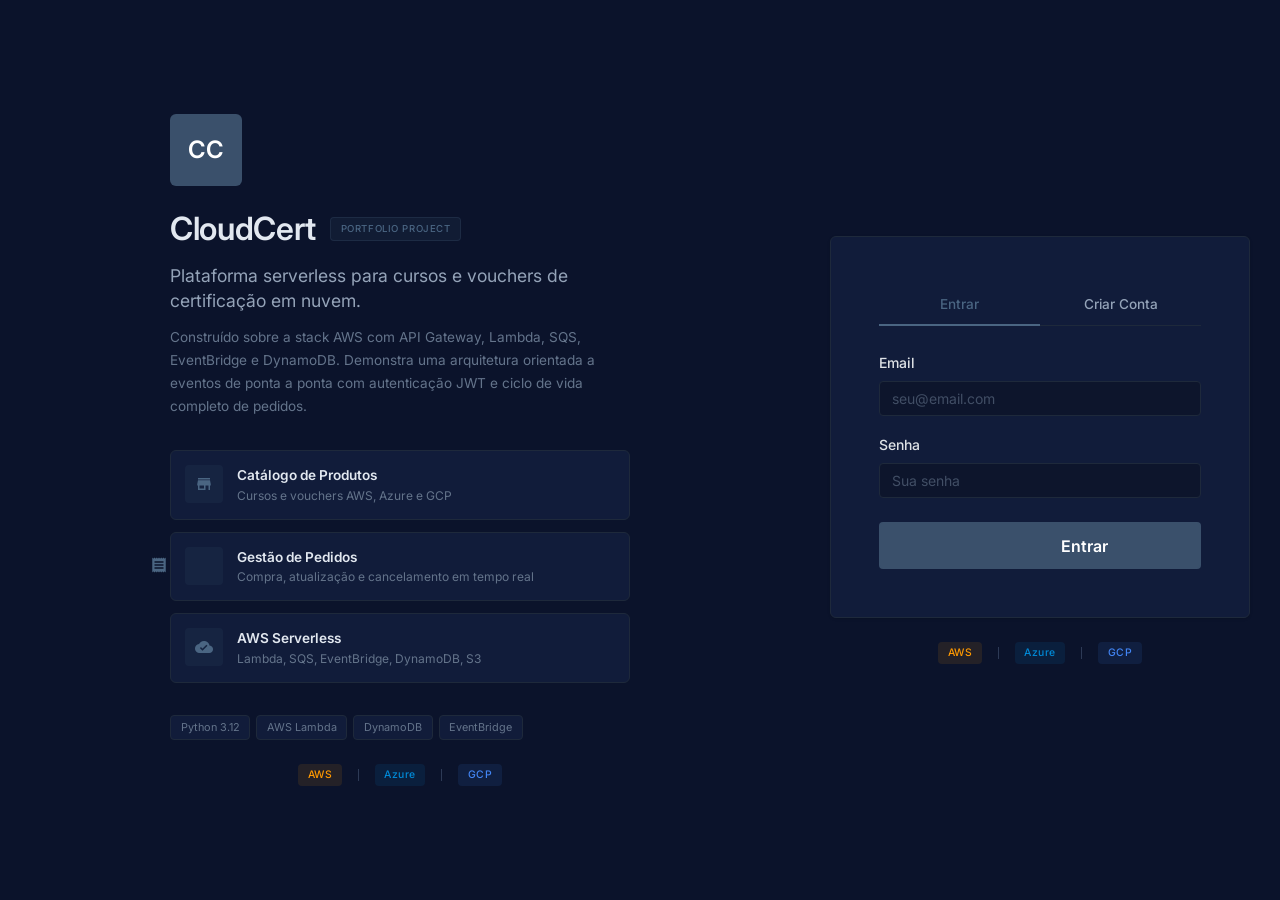
==== commit b7b9fa70: "Redesign UI: tema Blue Premium Minimalista (azul monocromático, Inter, bordas 4-6px) - Paleta substi" ====
--- a/frontend/index.html
+++ b/frontend/index.html
@@ -6,7 +6,7 @@
     <title>CloudCert - Cursos e Vouchers de Certificação</title>
     <link rel="preconnect" href="https://fonts.googleapis.com">
     <link rel="preconnect" href="https://fonts.gstatic.com" crossorigin>
-    <link href="https://fonts.googleapis.com/css2?family=Inter:ital,opsz,wght@0,14..32,300..700;1,14..32,300..700&display=swap" rel="stylesheet">
+    <link href="https://fonts.googleapis.com/css2?family=Inter:wght@400;500;600&display=swap" rel="stylesheet">
     <link href="https://cdn.jsdelivr.net/npm/bootstrap@5.3.3/dist/css/bootstrap.min.css" rel="stylesheet">
     <link href="https://fonts.googleapis.com/icon?family=Material+Icons" rel="stylesheet">
     <link rel="stylesheet" href="style.css">
@@ -99,8 +99,6 @@
 
         <!-- COLUNA DIREITA: Formulário -->
         <div class="auth-form-panel">
-          <div class="auth-glow"></div>
-
           <div class="auth-mobile-brand d-lg-none">
             <div class="cc-logo mx-auto mb-3">
               <span class="cc-logo-text">CC</span>
--- a/frontend/style.css
+++ b/frontend/style.css
@@ -1,52 +1,53 @@
-/* ===== Design System ===== */
-
 :root {
-    --cc-primary:           #818cf8;
-    --cc-primary-rgb:       129, 140, 248;
-    --cc-indigo-deep:       #6366f1;
-    --cc-surface:           rgba(255, 255, 255, 0.03);
-    --cc-surface-raised:    rgba(255, 255, 255, 0.055);
-    --cc-surface-hover:     rgba(255, 255, 255, 0.07);
-    --cc-border:            rgba(255, 255, 255, 0.08);
-    --cc-border-strong:     rgba(255, 255, 255, 0.14);
-    --cc-border-active:     rgba(129, 140, 248, 0.5);
-
-    --cc-aws:               #f97316;
-    --cc-aws-bg:            rgba(249, 115, 22, 0.12);
-    --cc-azure:             #60a5fa;
-    --cc-azure-bg:          rgba(96, 165, 250, 0.12);
-    --cc-gcp:               #34d399;
-    --cc-gcp-bg:            rgba(52, 211, 153, 0.12);
-
-    --cc-processed:         #818cf8;
-    --cc-processed-bg:      rgba(129, 140, 248, 0.1);
-    --cc-updated:           #fbbf24;
-    --cc-updated-bg:        rgba(251, 191, 36, 0.1);
-    --cc-cancelled:         #6b7280;
-    --cc-cancelled-bg:      rgba(107, 114, 128, 0.1);
-
-    --cc-voucher:           #34d399;
-    --cc-voucher-bg:        rgba(52, 211, 153, 0.12);
-    --cc-curso:             #a78bfa;
-    --cc-curso-bg:          rgba(167, 139, 250, 0.12);
-
-    --font-sans: 'Inter', -apple-system, BlinkMacSystemFont, 'Segoe UI', system-ui, sans-serif;
+    --cc-bg-deep:          #0B132B;
+    --cc-bg-card:          #111C3A;
+    --cc-bg-surface:       #162244;
+    --cc-bg-hover:         #1A2744;
+    --cc-bg-raised:        #1E2D4A;
+
+    --cc-primary:          #3A506B;
+    --cc-primary-hover:    #4A6582;
+    --cc-primary-muted:    rgba(58, 80, 107, 0.15);
+    --cc-primary-border:   rgba(58, 80, 107, 0.3);
+
+    --cc-text:             #E2E8F0;
+    --cc-text-secondary:   #94A3B8;
+    --cc-text-muted:       #64748B;
+
+    --cc-border:           #1E293B;
+    --cc-border-light:     #2D3A56;
+
+    --cc-aws:              #FF9900;
+    --cc-aws-bg:           rgba(255, 153, 0, 0.1);
+    --cc-azure:            #0089D6;
+    --cc-azure-bg:         rgba(0, 137, 214, 0.1);
+    --cc-gcp:              #4285F4;
+    --cc-gcp-bg:           rgba(66, 133, 244, 0.1);
+
+    --cc-processed:        #3B82F6;
+    --cc-processed-bg:     rgba(59, 130, 246, 0.1);
+    --cc-updated:          #F59E0B;
+    --cc-updated-bg:       rgba(245, 158, 11, 0.1);
+    --cc-cancelled:        #6B7280;
+    --cc-cancelled-bg:     rgba(107, 114, 128, 0.1);
+
+    --cc-voucher:          #10B981;
+    --cc-voucher-bg:       rgba(16, 185, 129, 0.12);
+    --cc-curso:            #8B5CF6;
+    --cc-curso-bg:         rgba(139, 92, 246, 0.12);
+
+    --font-body: 'Inter', -apple-system, BlinkMacSystemFont, 'Segoe UI', system-ui, sans-serif;
     --font-mono: 'JetBrains Mono', 'SF Mono', 'Fira Code', monospace;
 
-    --radius-sm:  6px;
-    --radius-md:  10px;
-    --radius-lg:  14px;
-    --radius-xl:  20px;
-
-    --shadow-sm:   0 1px 4px rgba(0, 0, 0, 0.25);
-    --shadow-card: 0 2px 12px rgba(0, 0, 0, 0.3);
-    --shadow-lift: 0 8px 28px rgba(0, 0, 0, 0.4);
+    --radius-sm:  4px;
+    --radius-md:  6px;
+
+    --shadow-card: 0 1px 3px rgba(0, 0, 0, 0.15);
+    --shadow-lift: 0 4px 12px rgba(0, 0, 0, 0.2);
 
     --transition-fast: 0.15s ease;
-    --transition-base: 0.22s ease;
-}
-
-/* ===== Base ===== */
+    --transition-base: 0.2s ease;
+}
 
 *,
 *::before,
@@ -55,44 +56,103 @@
 }
 
 body {
-    font-family: var(--font-sans);
+    font-family: var(--font-body);
     -webkit-font-smoothing: antialiased;
     -moz-osx-font-smoothing: grayscale;
     min-height: 100vh;
-}
-
-/* ===== AUTH VIEW ===== */
+    background: var(--cc-bg-deep);
+    color: var(--cc-text);
+}
+
+.cc-view {
+    max-width: 1100px;
+    margin: 0 auto;
+    padding: 1.75rem 1.25rem 3rem;
+    animation: viewEnter 0.2s ease both;
+}
+
+@keyframes viewEnter {
+    from { opacity: 0; }
+    to   { opacity: 1; }
+}
+
+.view-hero {
+    display: flex;
+    align-items: flex-start;
+    justify-content: space-between;
+    gap: 1rem;
+    margin-bottom: 1.5rem;
+}
+
+.view-title {
+    font-family: var(--font-body);
+    font-size: 1.35rem;
+    font-weight: 600;
+    letter-spacing: -0.01em;
+    margin: 0 0 0.2rem;
+    color: var(--cc-text);
+}
+
+.view-subtitle {
+    font-size: 0.82rem;
+    font-weight: 400;
+    color: var(--cc-text-secondary);
+    margin: 0;
+}
+
+.cc-logo {
+    width: 72px;
+    height: 72px;
+    border-radius: var(--radius-md);
+    background: var(--cc-primary);
+    display: flex;
+    align-items: center;
+    justify-content: center;
+    flex-shrink: 0;
+    cursor: default;
+    user-select: none;
+}
+
+.cc-logo-text {
+    font-family: var(--font-body);
+    font-size: 1.5rem;
+    font-weight: 600;
+    color: #ffffff;
+    letter-spacing: -0.02em;
+}
+
+.cc-header-logo {
+    width: 32px;
+    height: 32px;
+    border-radius: var(--radius-sm);
+    background: var(--cc-primary);
+    display: flex;
+    align-items: center;
+    justify-content: center;
+    flex-shrink: 0;
+    user-select: none;
+}
+
+.cc-header-logo-text {
+    font-family: var(--font-body);
+    font-size: 0.7rem;
+    font-weight: 600;
+    color: #ffffff;
+    letter-spacing: -0.02em;
+}
 
 .auth-layout {
     display: flex;
     min-height: 100vh;
+    background: var(--cc-bg-deep);
 }
 
 .auth-presentation {
     flex: 1;
-    background: linear-gradient(160deg,
-        rgba(99,102,241,0.08) 0%,
-        rgba(167,139,250,0.04) 50%,
-        rgba(0,0,0,0) 100%);
-    border-right: 1px solid var(--cc-border);
     display: none;
     align-items: center;
     justify-content: center;
     padding: 4rem 3.5rem;
-    position: relative;
-    overflow: hidden;
-}
-
-.auth-presentation::before {
-    content: '';
-    position: absolute;
-    width: 400px;
-    height: 400px;
-    top: -100px;
-    right: -100px;
-    background: radial-gradient(circle,
-        rgba(99,102,241,0.12) 0%, transparent 70%);
-    pointer-events: none;
 }
 
 @media (min-width: 992px) {
@@ -107,55 +167,51 @@
 .auth-pres-inner {
     max-width: 460px;
     width: 100%;
-    position: relative;
-    z-index: 1;
-    animation: presSlideIn 0.7s ease forwards;
-}
-
-@keyframes presSlideIn {
-    from { opacity: 0; transform: translateX(-20px); }
-    to   { opacity: 1; transform: translateX(0); }
 }
 
 .auth-pres-heading {
     display: flex;
     align-items: center;
-    gap: 0.75rem;
+    gap: 0.875rem;
     margin-bottom: 1rem;
 }
 
 .auth-pres-brand {
+    font-family: var(--font-body);
     font-size: 2rem;
-    font-weight: 800;
-    letter-spacing: -0.04em;
-    color: #f1f5f9;
+    font-weight: 600;
+    letter-spacing: -0.01em;
+    color: var(--cc-text);
     margin: 0;
 }
 
 .auth-pres-tag {
-    font-size: 0.65rem;
-    font-weight: 600;
+    font-family: var(--font-body);
+    font-size: 0.6rem;
+    font-weight: 500;
     text-transform: uppercase;
-    letter-spacing: 0.08em;
+    letter-spacing: 0.06em;
     padding: 0.25rem 0.6rem;
-    background: rgba(99,102,241,0.15);
-    border: 1px solid rgba(99,102,241,0.3);
-    border-radius: 20px;
-    color: var(--cc-primary);
+    background: var(--cc-primary-muted);
+    border: 1px solid var(--cc-primary-border);
+    border-radius: var(--radius-sm);
+    color: var(--cc-primary-hover);
     white-space: nowrap;
 }
 
 .auth-pres-tagline {
+    font-family: var(--font-body);
     font-size: 1.1rem;
-    font-weight: 500;
-    color: #e2e8f0;
+    font-weight: 400;
+    color: var(--cc-text-secondary);
     margin-bottom: 0.75rem;
     line-height: 1.4;
 }
 
 .auth-pres-desc {
     font-size: 0.85rem;
-    color: var(--bs-secondary-color);
+    font-weight: 400;
+    color: var(--cc-text-muted);
     line-height: 1.7;
     margin-bottom: 2rem;
 }
@@ -163,7 +219,7 @@
 .auth-features {
     display: flex;
     flex-direction: column;
-    gap: 1rem;
+    gap: 0.75rem;
     margin-bottom: 2rem;
 }
 
@@ -172,44 +228,44 @@
     align-items: flex-start;
     gap: 0.875rem;
     padding: 0.875rem;
-    background: rgba(255,255,255,0.03);
+    background: var(--cc-bg-card);
     border: 1px solid var(--cc-border);
     border-radius: var(--radius-md);
-    transition: background var(--transition-fast),
-                border-color var(--transition-fast);
+    transition: background var(--transition-fast), border-color var(--transition-fast);
 }
 
 .auth-feature-item:hover {
-    background: rgba(255,255,255,0.05);
-    border-color: var(--cc-border-strong);
+    background: var(--cc-bg-hover);
+    border-color: var(--cc-border-light);
 }
 
 .auth-feature-icon {
-    width: 36px;
-    height: 36px;
+    width: 38px;
+    height: 38px;
     display: flex;
     align-items: center;
     justify-content: center;
-    background: rgba(var(--cc-primary-rgb),0.12);
+    background: var(--cc-primary-muted);
     border-radius: var(--radius-sm);
     flex-shrink: 0;
 }
 
 .auth-feature-icon .material-icons {
-    font-size: 1.1rem;
-    color: var(--cc-primary);
+    font-size: 1.15rem;
+    color: var(--cc-primary-hover);
 }
 
 .auth-feature-title {
     font-size: 0.85rem;
     font-weight: 600;
-    color: #e2e8f0;
+    color: var(--cc-text);
     margin: 0 0 0.15rem;
 }
 
 .auth-feature-desc {
     font-size: 0.75rem;
-    color: var(--bs-secondary-color);
+    font-weight: 400;
+    color: var(--cc-text-muted);
     margin: 0;
     line-height: 1.4;
 }
@@ -221,13 +277,14 @@
 }
 
 .stack-badge {
-    font-size: 0.7rem;
-    font-weight: 500;
+    font-family: var(--font-body);
+    font-size: 0.68rem;
+    font-weight: 400;
     padding: 0.22rem 0.6rem;
-    background: rgba(255,255,255,0.06);
+    background: var(--cc-bg-card);
     border: 1px solid var(--cc-border);
-    border-radius: var(--radius-xl);
-    color: var(--bs-secondary-color);
+    border-radius: var(--radius-sm);
+    color: var(--cc-text-muted);
 }
 
 .auth-form-panel {
@@ -237,163 +294,31 @@
     align-items: center;
     justify-content: center;
     padding: 2.5rem 1.5rem;
-    position: relative;
-    overflow: hidden;
 }
 
 .auth-form-panel .auth-card {
     width: 100%;
     max-width: 420px;
-    animation: formSlideUp 0.6s cubic-bezier(0.34, 1.56, 0.64, 1)
-               forwards;
-    animation-delay: 0.1s;
-    opacity: 0;
-}
-
-@keyframes formSlideUp {
-    from { opacity: 0; transform: translateY(20px); }
-    to   { opacity: 1; transform: translateY(0); }
 }
 
 .auth-mobile-brand {
     margin-bottom: 1.5rem;
 }
 
-.auth-form-panel .auth-providers {
-    margin-top: 1.5rem;
-}
-
-.auth-glow {
-    position: fixed;
-    width: 600px;
-    height: 600px;
-    top: -200px;
-    left: 50%;
-    transform: translateX(-50%);
-    background: radial-gradient(circle, rgba(99, 102, 241, 0.12) 0%, transparent 70%);
-    pointer-events: none;
-    z-index: 0;
-}
-
 .brand-name {
+    font-family: var(--font-body);
     font-size: 1.5rem;
-    font-weight: 700;
-    letter-spacing: -0.02em;
-    color: #f1f5f9;
+    font-weight: 600;
+    letter-spacing: -0.01em;
+    color: var(--cc-text);
     margin: 0;
 }
 
-.cc-logo {
-    position: relative;
-    width: 64px;
-    height: 64px;
-    border-radius: 18px;
-    background: linear-gradient(135deg, #6366f1 0%, #818cf8 50%, #a78bfa 100%);
-    box-shadow: 0 8px 32px rgba(99, 102, 241, 0.5),
-                0 0 0 1px rgba(255,255,255,0.1) inset;
-    overflow: hidden;
-    display: flex;
-    align-items: center;
-    justify-content: center;
-    animation: ccLogoBounce 0.8s cubic-bezier(0.34, 1.56, 0.64, 1) forwards;
-    flex-shrink: 0;
-    cursor: default;
-    user-select: none;
-}
-
-.cc-logo::before {
-    content: '';
-    position: absolute;
-    inset: 0;
-    background: linear-gradient(135deg,
-        rgba(255,255,255,0.22) 0%,
-        rgba(255,255,255,0.04) 50%,
-        transparent 100%);
-    border-radius: inherit;
-    z-index: 1;
-}
-
-.cc-logo::after {
-    content: '';
-    position: absolute;
-    top: -60%;
-    left: -60%;
-    width: 80%;
-    height: 250%;
-    background: rgba(255, 255, 255, 0.18);
-    transform: rotate(28deg);
-    animation: ccLogoShine 5s ease-in-out infinite 1.2s;
-    z-index: 2;
-}
-
-.cc-logo-text {
-    font-family: var(--font-sans);
-    font-size: 1.6rem;
-    font-weight: 900;
-    color: #ffffff;
-    letter-spacing: -0.07em;
-    position: relative;
-    z-index: 3;
-    text-shadow: 0 1px 4px rgba(0,0,0,0.2);
-}
-
-@keyframes ccLogoBounce {
-    0%   { opacity: 0; transform: scale(0.3) rotate(-12deg);
-           box-shadow: 0 0 0 rgba(99,102,241,0); }
-    55%  { opacity: 1; transform: scale(1.08) rotate(2deg); }
-    75%  { transform: scale(0.96) rotate(-1deg); }
-    100% { opacity: 1; transform: scale(1) rotate(0deg);
-           box-shadow: 0 8px 32px rgba(99,102,241,0.5),
-                       0 0 0 1px rgba(255,255,255,0.1) inset; }
-}
-
-@keyframes ccLogoShine {
-    0%   { transform: rotate(28deg) translateX(-300%); opacity: 0; }
-    8%   { opacity: 1; }
-    35%  { transform: rotate(28deg) translateX(500%); opacity: 0; }
-    100% { transform: rotate(28deg) translateX(500%); opacity: 0; }
-}
-
-.cc-header-logo {
-    width: 30px;
-    height: 30px;
-    border-radius: 8px;
-    background: linear-gradient(135deg, #6366f1, #818cf8);
-    box-shadow: 0 2px 8px rgba(99,102,241,0.45);
-    display: flex;
-    align-items: center;
-    justify-content: center;
-    flex-shrink: 0;
-    position: relative;
-    overflow: hidden;
-    user-select: none;
-}
-
-.cc-header-logo::before {
-    content: '';
-    position: absolute;
-    inset: 0;
-    background: linear-gradient(135deg,
-        rgba(255,255,255,0.2) 0%, transparent 60%);
-}
-
-.cc-header-logo-text {
-    font-family: var(--font-sans);
-    font-size: 0.72rem;
-    font-weight: 900;
-    color: #ffffff;
-    letter-spacing: -0.05em;
-    position: relative;
-    z-index: 1;
-}
-
 .auth-card {
-    background: var(--cc-surface-raised);
-    border: 1px solid var(--cc-border) !important;
-    border-radius: var(--radius-xl) !important;
+    background: var(--cc-bg-card);
+    border: 1px solid var(--cc-border);
+    border-radius: var(--radius-md);
     box-shadow: var(--shadow-card);
-    backdrop-filter: blur(20px);
-    -webkit-backdrop-filter: blur(20px);
 }
 
 .auth-card .nav-tabs {
@@ -401,19 +326,20 @@
 }
 
 .auth-card .nav-link {
-    color: var(--bs-secondary-color);
+    color: var(--cc-text-secondary);
     border: none;
     border-bottom: 2px solid transparent;
     padding: 0.6rem 1rem;
-    font-size: 0.875rem;
+    font-size: 0.85rem;
     font-weight: 500;
-    transition: color var(--transition-fast), border-color var(--transition-fast);
+    font-family: var(--font-body);
+    transition: all var(--transition-fast);
 }
 
 .auth-card .nav-link.active {
-    color: var(--cc-primary);
+    color: var(--cc-primary-hover);
     background: transparent;
-    border-bottom-color: var(--cc-primary);
+    border-bottom-color: var(--cc-primary-hover);
 }
 
 .auth-providers {
@@ -424,11 +350,12 @@
 }
 
 .provider-dot {
-    font-size: 0.7rem;
-    font-weight: 700;
-    letter-spacing: 0.05em;
+    font-family: var(--font-body);
+    font-size: 0.65rem;
+    font-weight: 500;
+    letter-spacing: 0.04em;
     padding: 0.2rem 0.6rem;
-    border-radius: 20px;
+    border-radius: var(--radius-sm);
 }
 
 .provider-dot.aws   { background: var(--cc-aws-bg);   color: var(--cc-aws);   }
@@ -438,46 +365,54 @@
 .auth-divider {
     width: 1px;
     height: 12px;
-    background: var(--cc-border-strong);
-}
-
-/* ===== SHARED INPUT ===== */
+    background: var(--cc-border-light);
+}
+
+.auth-form-panel .auth-providers {
+    margin-top: 1.5rem;
+}
 
 .cc-input {
-    background: rgba(0, 0, 0, 0.2) !important;
-    border-color: var(--cc-border) !important;
-    border-radius: var(--radius-md) !important;
+    background: rgba(0, 0, 0, 0.25) !important;
+    border: 1px solid var(--cc-border) !important;
+    border-radius: var(--radius-sm) !important;
     transition: border-color var(--transition-fast), box-shadow var(--transition-fast);
     font-size: 0.875rem;
+    font-family: var(--font-body);
+    font-weight: 400;
+    color: var(--cc-text) !important;
 }
 
 .cc-input:focus {
-    border-color: var(--cc-border-active) !important;
-    box-shadow: 0 0 0 3px rgba(var(--cc-primary-rgb), 0.15) !important;
-    background: rgba(0, 0, 0, 0.25) !important;
+    border-color: var(--cc-primary-hover) !important;
+    box-shadow: 0 0 0 2px var(--cc-primary-border) !important;
+    background: rgba(0, 0, 0, 0.3) !important;
+}
+
+.cc-input::placeholder {
+    color: var(--cc-text-muted) !important;
+    opacity: 0.6;
 }
 
 .cc-btn-primary {
-    background: linear-gradient(135deg, var(--cc-indigo-deep), var(--cc-primary));
-    border: none;
-    border-radius: var(--radius-md);
+    background: var(--cc-primary);
+    border: 1px solid var(--cc-primary-border);
+    border-radius: var(--radius-sm);
     padding: 0.65rem 1.25rem;
-    font-weight: 500;
-    transition: opacity var(--transition-fast), transform var(--transition-fast), box-shadow var(--transition-fast);
-    box-shadow: 0 4px 14px rgba(var(--cc-primary-rgb), 0.3);
+    font-weight: 600;
+    font-family: var(--font-body);
+    transition: background var(--transition-fast), box-shadow var(--transition-fast);
+    color: #ffffff;
 }
 
 .cc-btn-primary:hover {
-    opacity: 0.9;
-    transform: translateY(-1px);
-    box-shadow: 0 6px 20px rgba(var(--cc-primary-rgb), 0.4);
+    background: var(--cc-primary-hover);
+    box-shadow: var(--shadow-card);
 }
 
 .cc-btn-primary:active {
-    transform: translateY(0);
-}
-
-/* ===== APP HEADER ===== */
+    background: var(--cc-primary);
+}
 
 .cc-header {
     position: sticky;
@@ -486,11 +421,9 @@
     display: flex;
     align-items: center;
     gap: 0;
-    height: 58px;
+    height: 60px;
     padding: 0 1.25rem;
-    background: rgba(33, 37, 41, 0.85);
-    backdrop-filter: blur(16px);
-    -webkit-backdrop-filter: blur(16px);
+    background: rgba(11, 19, 43, 0.92);
     border-bottom: 1px solid var(--cc-border);
 }
 
@@ -502,8 +435,10 @@
 }
 
 .brand-label {
+    font-family: var(--font-body);
     font-weight: 600;
     font-size: 0.95rem;
+    color: var(--cc-text);
     letter-spacing: -0.01em;
 }
 
@@ -522,13 +457,13 @@
     padding: 0.4rem 0.9rem;
     background: transparent;
     border: 1px solid transparent;
-    border-radius: var(--radius-xl);
-    color: var(--bs-secondary-color);
+    border-radius: var(--radius-sm);
+    color: var(--cc-text-secondary);
     font-size: 0.82rem;
     font-weight: 500;
-    font-family: var(--font-sans);
+    font-family: var(--font-body);
     cursor: pointer;
-    transition: background var(--transition-fast), color var(--transition-fast), border-color var(--transition-fast);
+    transition: all var(--transition-fast);
 }
 
 .cc-nav-btn .material-icons {
@@ -536,14 +471,15 @@
 }
 
 .cc-nav-btn:hover {
-    color: #f1f5f9;
-    background: var(--cc-surface-hover);
+    color: var(--cc-text);
+    background: var(--cc-bg-hover);
+    border-color: var(--cc-border-light);
 }
 
 .cc-nav-btn.active {
-    color: var(--cc-primary);
-    background: rgba(var(--cc-primary-rgb), 0.1);
-    border-color: rgba(var(--cc-primary-rgb), 0.25);
+    color: var(--cc-primary-hover);
+    background: var(--cc-primary-muted);
+    border-color: var(--cc-primary-border);
 }
 
 .cc-header-user {
@@ -559,11 +495,12 @@
     align-items: center;
     gap: 0.4rem;
     padding: 0.3rem 0.75rem;
-    background: var(--cc-surface);
+    background: var(--cc-bg-card);
     border: 1px solid var(--cc-border);
-    border-radius: var(--radius-xl);
+    border-radius: var(--radius-sm);
     font-size: 0.78rem;
-    color: var(--bs-secondary-color);
+    font-weight: 400;
+    color: var(--cc-text-secondary);
     max-width: 180px;
     overflow: hidden;
 }
@@ -587,53 +524,21 @@
     height: 34px;
     background: transparent;
     border: 1px solid var(--cc-border);
-    border-radius: var(--radius-md);
-    color: var(--bs-secondary-color);
+    border-radius: var(--radius-sm);
+    color: var(--cc-text-secondary);
     cursor: pointer;
-    transition: background var(--transition-fast), color var(--transition-fast), border-color var(--transition-fast);
+    transition: all var(--transition-fast);
 }
 
 .cc-icon-btn:hover {
-    background: var(--cc-surface-hover);
-    border-color: var(--cc-border-strong);
-    color: #f1f5f9;
+    color: var(--cc-text);
+    background: var(--cc-bg-hover);
+    border-color: var(--cc-border-light);
 }
 
 .cc-icon-btn .material-icons {
     font-size: 1.1rem;
 }
-
-/* ===== VIEW LAYOUT ===== */
-
-.cc-view {
-    max-width: 1100px;
-    margin: 0 auto;
-    padding: 1.75rem 1.25rem 3rem;
-}
-
-.view-hero {
-    display: flex;
-    align-items: flex-start;
-    justify-content: space-between;
-    gap: 1rem;
-    margin-bottom: 1.5rem;
-}
-
-.view-title {
-    font-size: 1.35rem;
-    font-weight: 700;
-    letter-spacing: -0.02em;
-    margin: 0 0 0.2rem;
-    color: #f1f5f9;
-}
-
-.view-subtitle {
-    font-size: 0.82rem;
-    color: var(--bs-secondary-color);
-    margin: 0;
-}
-
-/* ===== FILTER BAR ===== */
 
 .filter-bar {
     display: flex;
@@ -652,11 +557,12 @@
 }
 
 .filter-label {
-    font-size: 0.75rem;
-    font-weight: 500;
-    color: var(--bs-secondary-color);
+    font-family: var(--font-body);
+    font-size: 0.72rem;
+    font-weight: 600;
+    color: var(--cc-text-muted);
     text-transform: uppercase;
-    letter-spacing: 0.06em;
+    letter-spacing: 0.04em;
     white-space: nowrap;
 }
 
@@ -672,34 +578,32 @@
     padding: 0.28rem 0.75rem;
     background: transparent;
     border: 1px solid var(--cc-border);
-    border-radius: var(--radius-xl);
-    color: var(--bs-secondary-color);
+    border-radius: var(--radius-sm);
+    color: var(--cc-text-secondary);
     font-size: 0.78rem;
-    font-weight: 500;
-    font-family: var(--font-sans);
+    font-weight: 400;
+    font-family: var(--font-body);
     cursor: pointer;
     transition: all var(--transition-fast);
     line-height: 1.4;
 }
 
 .filter-chip:hover {
-    border-color: var(--cc-border-strong);
-    color: #f1f5f9;
-    background: var(--cc-surface-hover);
+    color: var(--cc-text);
+    border-color: var(--cc-border-light);
+    background: var(--cc-bg-hover);
 }
 
 .filter-chip.active {
-    background: rgba(var(--cc-primary-rgb), 0.15);
-    border-color: rgba(var(--cc-primary-rgb), 0.4);
-    color: var(--cc-primary);
+    color: var(--cc-primary-hover);
+    background: var(--cc-primary-muted);
+    border-color: var(--cc-primary-border);
 }
 
 .filter-chip.chip-aws.active   { background: var(--cc-aws-bg);   border-color: var(--cc-aws);   color: var(--cc-aws);   }
 .filter-chip.chip-azure.active { background: var(--cc-azure-bg); border-color: var(--cc-azure); color: var(--cc-azure); }
 .filter-chip.chip-gcp.active   { background: var(--cc-gcp-bg);   border-color: var(--cc-gcp);   color: var(--cc-gcp);   }
 
-/* ===== LOADING & EMPTY STATES ===== */
-
 .cc-loading-state,
 .cc-empty-state {
     display: flex;
@@ -712,25 +616,21 @@
 
 .cc-empty-icon {
     font-size: 3rem;
-    color: var(--bs-secondary-color);
-    opacity: 0.4;
-}
-
-/* ===== CATALOG GRID ===== */
+    color: var(--cc-text-muted);
+}
 
 .course-card {
-    background: var(--cc-surface);
-    border: 1px solid var(--cc-border) !important;
-    border-radius: var(--radius-lg) !important;
-    transition: transform var(--transition-base), border-color var(--transition-base), box-shadow var(--transition-base);
+    background: var(--cc-bg-card);
+    border: 1px solid var(--cc-border);
+    border-radius: var(--radius-md);
+    position: relative;
+    transition: background var(--transition-base), border-color var(--transition-base);
     cursor: default;
-    overflow: hidden;
 }
 
 .course-card:hover {
-    transform: translateY(-3px);
-    border-color: var(--cc-border-strong) !important;
-    box-shadow: var(--shadow-lift);
+    background: var(--cc-bg-hover);
+    border-color: var(--cc-border-light);
 }
 
 .course-card .card-body {
@@ -744,40 +644,45 @@
 }
 
 .badge-provider {
-    font-size: 0.7rem;
-    font-weight: 700;
+    font-family: var(--font-body);
+    font-size: 0.65rem;
+    font-weight: 500;
     letter-spacing: 0.04em;
     padding: 0.22rem 0.55rem;
     border-radius: var(--radius-sm);
     border: 1px solid transparent;
 }
 
-.badge-provider.aws   { background: var(--cc-aws-bg);   color: var(--cc-aws);   border-color: rgba(249,115,22,0.25);  }
-.badge-provider.azure { background: var(--cc-azure-bg); color: var(--cc-azure); border-color: rgba(96,165,250,0.25);  }
-.badge-provider.gcp   { background: var(--cc-gcp-bg);   color: var(--cc-gcp);   border-color: rgba(52,211,153,0.25);  }
+.badge-provider.aws   { background: var(--cc-aws-bg);   color: var(--cc-aws);   border-color: rgba(255, 153, 0, 0.2); }
+.badge-provider.azure { background: var(--cc-azure-bg); color: var(--cc-azure); border-color: rgba(0, 137, 214, 0.2); }
+.badge-provider.gcp   { background: var(--cc-gcp-bg);   color: var(--cc-gcp);   border-color: rgba(66, 133, 244, 0.2); }
 
 .badge-tipo {
-    font-size: 0.7rem;
+    font-family: var(--font-body);
+    font-size: 0.65rem;
     font-weight: 600;
     padding: 0.22rem 0.55rem;
     border-radius: var(--radius-sm);
     border: 1px solid transparent;
 }
 
-.badge-tipo.curso   { background: var(--cc-curso-bg);   color: var(--cc-curso);   border-color: rgba(167,139,250,0.25); }
-.badge-tipo.voucher { background: var(--cc-voucher-bg); color: var(--cc-voucher); border-color: rgba(52,211,153,0.25);  }
+.badge-tipo.curso   { background: var(--cc-curso-bg);   color: var(--cc-curso);   border-color: rgba(139, 92, 246, 0.2); }
+.badge-tipo.voucher { background: var(--cc-voucher-bg); color: var(--cc-voucher); border-color: rgba(16, 185, 129, 0.2); }
 
 .course-name {
-    font-size: 0.9rem;
-    font-weight: 600;
-    color: #f1f5f9;
+    font-family: var(--font-body);
+    font-size: 0.95rem;
+    font-weight: 600;
+    letter-spacing: -0.01em;
+    color: var(--cc-text);
     margin: 0 0 0.5rem;
     line-height: 1.35;
 }
 
 .course-desc {
     font-size: 0.8rem;
-    color: var(--bs-secondary-color);
+    font-weight: 400;
+    color: var(--cc-text-muted);
     line-height: 1.55;
     display: -webkit-box;
     -webkit-line-clamp: 2;
@@ -796,13 +701,14 @@
 }
 
 .badge-nivel {
-    font-size: 0.7rem;
+    font-family: var(--font-body);
+    font-size: 0.68rem;
     font-weight: 500;
     padding: 0.18rem 0.5rem;
     border-radius: var(--radius-sm);
-    background: var(--cc-surface-raised);
+    background: var(--cc-bg-surface);
     border: 1px solid var(--cc-border);
-    color: var(--bs-secondary-color);
+    color: var(--cc-text-secondary);
 }
 
 .course-duration {
@@ -810,7 +716,8 @@
     align-items: center;
     gap: 0.25rem;
     font-size: 0.75rem;
-    color: var(--bs-secondary-color);
+    font-weight: 400;
+    color: var(--cc-text-muted);
 }
 
 .course-duration .material-icons {
@@ -825,62 +732,66 @@
 }
 
 .course-price {
-    font-size: 1.05rem;
-    font-weight: 700;
-    color: #f1f5f9;
+    font-family: var(--font-body);
+    font-size: 1rem;
+    font-weight: 600;
+    color: var(--cc-text);
 }
 
 .btn-comprar {
     display: inline-flex;
     align-items: center;
-    gap: 0.25rem;
-    padding: 0.4rem 0.9rem;
-    background: rgba(var(--cc-primary-rgb), 0.15);
-    border: 1px solid rgba(var(--cc-primary-rgb), 0.35);
-    border-radius: var(--radius-md);
-    color: var(--cc-primary);
+    gap: 0.375rem;
+    padding: 0.4rem 1rem;
+    background: var(--cc-primary);
+    border: 1px solid var(--cc-primary-border);
+    border-radius: var(--radius-sm);
+    color: #ffffff;
     font-size: 0.8rem;
     font-weight: 600;
-    font-family: var(--font-sans);
+    font-family: var(--font-body);
     cursor: pointer;
-    transition: all var(--transition-fast);
+    transition: background var(--transition-fast), box-shadow var(--transition-fast);
     white-space: nowrap;
 }
 
 .btn-comprar:hover {
-    background: rgba(var(--cc-primary-rgb), 0.25);
-    border-color: var(--cc-primary);
-    transform: translateY(-1px);
-    box-shadow: 0 4px 12px rgba(var(--cc-primary-rgb), 0.25);
+    background: var(--cc-primary-hover);
+    box-shadow: var(--shadow-card);
 }
 
 .btn-comprar .material-icons {
     font-size: 0.9rem;
 }
 
-/* ===== ORDER CARDS (LIST) ===== */
+.course-card-enter {
+    animation: cardEnter 0.3s ease both;
+}
+
+@keyframes cardEnter {
+    from { opacity: 0; transform: translateY(8px); }
+    to   { opacity: 1; transform: translateY(0); }
+}
 
 .order-card {
-    background: var(--cc-surface);
-    border: 1px solid var(--cc-border) !important;
-    border-radius: var(--radius-lg) !important;
-    border-left: 3px solid var(--cc-border) !important;
+    background: var(--cc-bg-card);
+    border: 1px solid var(--cc-border);
+    border-radius: var(--radius-md);
+    border-left: 3px solid var(--cc-border);
     margin-bottom: 0.75rem;
     cursor: pointer;
-    transition: background var(--transition-fast), border-color var(--transition-fast), box-shadow var(--transition-fast), transform var(--transition-fast);
-    overflow: hidden;
+    transition: background var(--transition-fast), border-color var(--transition-fast), box-shadow var(--transition-fast);
 }
 
 .order-card:hover {
-    background: var(--cc-surface-hover);
-    border-color: var(--cc-border-strong) !important;
+    background: var(--cc-bg-hover);
+    border-color: var(--cc-border-light);
     box-shadow: var(--shadow-card);
-    transform: translateX(2px);
-}
-
-.order-card.status-PROCESSED { border-left-color: var(--cc-processed) !important; }
-.order-card.status-UPDATED   { border-left-color: var(--cc-updated) !important;   }
-.order-card.status-CANCELLED { border-left-color: var(--cc-cancelled) !important; opacity: 0.75; }
+}
+
+.order-card.status-PROCESSED { border-left-color: var(--cc-processed); }
+.order-card.status-UPDATED   { border-left-color: var(--cc-updated); }
+.order-card.status-CANCELLED { border-left-color: var(--cc-cancelled); opacity: 0.7; }
 
 .order-card-inner {
     padding: 1rem 1.25rem;
@@ -904,8 +815,8 @@
 .order-id {
     font-family: var(--font-mono);
     font-size: 0.78rem;
-    color: var(--bs-secondary-color);
-    background: rgba(0,0,0,0.2);
+    color: var(--cc-text-secondary);
+    background: rgba(0, 0, 0, 0.25);
     padding: 0.15rem 0.5rem;
     border-radius: var(--radius-sm);
     border: 1px solid var(--cc-border);
@@ -913,21 +824,23 @@
 
 .status-pill {
     display: inline-block;
-    font-size: 0.68rem;
+    font-family: var(--font-body);
+    font-size: 0.65rem;
     font-weight: 600;
     letter-spacing: 0.04em;
     text-transform: uppercase;
     padding: 0.18rem 0.55rem;
-    border-radius: var(--radius-xl);
+    border-radius: var(--radius-sm);
 }
 
 .status-pill.PROCESSED { background: var(--cc-processed-bg); color: var(--cc-processed); }
-.status-pill.UPDATED   { background: var(--cc-updated-bg);   color: var(--cc-updated);   }
+.status-pill.UPDATED   { background: var(--cc-updated-bg);   color: var(--cc-updated); }
 .status-pill.CANCELLED { background: var(--cc-cancelled-bg); color: var(--cc-cancelled); }
 
 .order-date {
     font-size: 0.75rem;
-    color: var(--bs-secondary-color);
+    font-weight: 400;
+    color: var(--cc-text-muted);
     white-space: nowrap;
 }
 
@@ -946,7 +859,8 @@
 
 .order-line-sku {
     font-size: 0.8rem;
-    color: #d1d5db;
+    font-weight: 400;
+    color: var(--cc-text-secondary);
     flex: 1;
     overflow: hidden;
     text-overflow: ellipsis;
@@ -956,8 +870,8 @@
 .order-line-qty {
     font-size: 0.72rem;
     font-weight: 500;
-    color: var(--bs-secondary-color);
-    background: rgba(0,0,0,0.2);
+    color: var(--cc-text-muted);
+    background: rgba(0, 0, 0, 0.2);
     padding: 0.1rem 0.4rem;
     border-radius: var(--radius-sm);
     flex-shrink: 0;
@@ -965,8 +879,8 @@
 
 .order-line-price {
     font-size: 0.8rem;
-    font-weight: 500;
-    color: #e2e8f0;
+    font-weight: 600;
+    color: var(--cc-text);
     min-width: 70px;
     text-align: right;
     flex-shrink: 0;
@@ -982,20 +896,29 @@
 }
 
 .order-total-label {
-    font-size: 0.75rem;
+    font-family: var(--font-body);
+    font-size: 0.72rem;
     font-weight: 600;
     text-transform: uppercase;
-    letter-spacing: 0.05em;
-    color: var(--bs-secondary-color);
+    letter-spacing: 0.04em;
+    color: var(--cc-text-muted);
 }
 
 .order-total-value {
+    font-family: var(--font-body);
     font-size: 0.95rem;
-    font-weight: 700;
-    color: #f1f5f9;
-}
-
-/* ===== ORDER DETAIL ===== */
+    font-weight: 600;
+    color: var(--cc-text);
+}
+
+.order-card-enter {
+    animation: orderEnter 0.3s ease both;
+}
+
+@keyframes orderEnter {
+    from { opacity: 0; transform: translateX(-8px); }
+    to   { opacity: 1; transform: translateX(0); }
+}
 
 .cc-back-btn {
     display: inline-flex;
@@ -1004,19 +927,19 @@
     padding: 0.35rem 0.75rem;
     background: transparent;
     border: 1px solid var(--cc-border);
-    border-radius: var(--radius-xl);
-    color: var(--bs-secondary-color);
+    border-radius: var(--radius-sm);
+    color: var(--cc-text-secondary);
     font-size: 0.8rem;
     font-weight: 500;
-    font-family: var(--font-sans);
+    font-family: var(--font-body);
     cursor: pointer;
     transition: all var(--transition-fast);
 }
 
 .cc-back-btn:hover {
-    background: var(--cc-surface-hover);
-    border-color: var(--cc-border-strong);
-    color: #f1f5f9;
+    color: var(--cc-text);
+    background: var(--cc-bg-hover);
+    border-color: var(--cc-border-light);
 }
 
 .cc-back-btn .material-icons {
@@ -1024,9 +947,9 @@
 }
 
 .detail-card {
-    background: var(--cc-surface);
+    background: var(--cc-bg-card);
     border: 1px solid var(--cc-border);
-    border-radius: var(--radius-lg);
+    border-radius: var(--radius-md);
     overflow: hidden;
 }
 
@@ -1050,12 +973,13 @@
 .detail-order-id {
     font-family: var(--font-mono);
     font-size: 0.85rem;
-    color: var(--bs-secondary-color);
+    color: var(--cc-text-secondary);
 }
 
 .detail-meta {
     font-size: 0.78rem;
-    color: var(--bs-secondary-color);
+    font-weight: 400;
+    color: var(--cc-text-muted);
 }
 
 .detail-items-section {
@@ -1063,11 +987,12 @@
 }
 
 .detail-items-label {
-    font-size: 0.72rem;
+    font-family: var(--font-body);
+    font-size: 0.7rem;
     font-weight: 600;
     text-transform: uppercase;
-    letter-spacing: 0.06em;
-    color: var(--bs-secondary-color);
+    letter-spacing: 0.04em;
+    color: var(--cc-text-muted);
     margin-bottom: 0.75rem;
 }
 
@@ -1086,21 +1011,23 @@
 }
 
 .detail-item-sku {
-    color: #e2e8f0;
+    font-weight: 400;
+    color: var(--cc-text-secondary);
     overflow: hidden;
     text-overflow: ellipsis;
     white-space: nowrap;
 }
 
 .detail-item-qty {
-    color: var(--bs-secondary-color);
+    font-weight: 400;
+    color: var(--cc-text-muted);
     text-align: center;
     min-width: 40px;
 }
 
 .detail-item-price {
-    color: #f1f5f9;
-    font-weight: 500;
+    font-weight: 600;
+    color: var(--cc-text);
     text-align: right;
     min-width: 80px;
 }
@@ -1110,22 +1037,24 @@
     align-items: center;
     justify-content: space-between;
     padding: 1rem 1.5rem;
-    border-top: 1px solid var(--cc-border-strong);
-    background: rgba(0,0,0,0.15);
+    border-top: 1px solid var(--cc-border);
+    background: rgba(0, 0, 0, 0.2);
 }
 
 .detail-total-label {
-    font-size: 0.82rem;
+    font-family: var(--font-body);
+    font-size: 0.8rem;
     font-weight: 600;
     text-transform: uppercase;
-    letter-spacing: 0.05em;
-    color: var(--bs-secondary-color);
+    letter-spacing: 0.04em;
+    color: var(--cc-text-muted);
 }
 
 .detail-total-value {
-    font-size: 1.15rem;
-    font-weight: 700;
-    color: #f1f5f9;
+    font-family: var(--font-body);
+    font-size: 1.1rem;
+    font-weight: 600;
+    color: var(--cc-text);
 }
 
 .detail-action-bar {
@@ -1134,37 +1063,10 @@
     flex-wrap: wrap;
 }
 
-.course-card-enter {
-    animation: cardEnter 0.35s ease both;
-}
-
-@keyframes cardEnter {
-    from { opacity: 0; transform: translateY(14px); }
-    to   { opacity: 1; transform: translateY(0); }
-}
-
-.order-card-enter {
-    animation: orderEnter 0.3s ease both;
-}
-
-@keyframes orderEnter {
-    from { opacity: 0; transform: translateX(-10px); }
-    to   { opacity: 1; transform: translateX(0); }
-}
-
-.cc-view {
-    animation: viewEnter 0.2s ease both;
-}
-
-@keyframes viewEnter {
-    from { opacity: 0; }
-    to   { opacity: 1; }
-}
-
 .cc-update-panel {
-    background: var(--cc-surface-raised) !important;
+    background: var(--cc-bg-card) !important;
     border: 1px solid var(--cc-border) !important;
-    border-radius: var(--radius-lg) !important;
+    border-radius: var(--radius-md) !important;
     animation: slideDown 0.2s ease;
 }
 
@@ -1173,10 +1075,8 @@
     to   { opacity: 1; transform: translateY(0); }
 }
 
-/* ===== FOOTER ===== */
-
 .cc-footer {
-    background: rgba(0, 0, 0, 0.35);
+    background: rgba(0, 0, 0, 0.3);
     border-top: 1px solid var(--cc-border);
     padding: 3rem 1.25rem 1.5rem;
     margin-top: 3rem;
@@ -1219,25 +1119,29 @@
 }
 
 .cc-footer-brand-name {
+    font-family: var(--font-body);
     font-size: 0.95rem;
-    font-weight: 700;
-    color: #f1f5f9;
+    font-weight: 600;
+    letter-spacing: -0.01em;
+    color: var(--cc-text);
 }
 
 .cc-footer-brand-desc {
     font-size: 0.78rem;
-    color: var(--bs-secondary-color);
+    font-weight: 400;
+    color: var(--cc-text-muted);
     line-height: 1.6;
     max-width: 280px;
     margin: 0;
 }
 
 .cc-footer-col-title {
-    font-size: 0.72rem;
-    font-weight: 700;
+    font-family: var(--font-body);
+    font-size: 0.7rem;
+    font-weight: 600;
     text-transform: uppercase;
-    letter-spacing: 0.08em;
-    color: var(--bs-secondary-color);
+    letter-spacing: 0.04em;
+    color: var(--cc-primary-hover);
     margin-bottom: 0.875rem;
 }
 
@@ -1252,7 +1156,8 @@
 
 .cc-footer-links a {
     font-size: 0.82rem;
-    color: var(--bs-secondary-color);
+    font-weight: 400;
+    color: var(--cc-text-secondary);
     text-decoration: none;
     transition: color var(--transition-fast);
     display: inline-flex;
@@ -1260,7 +1165,7 @@
 }
 
 .cc-footer-links a:hover {
-    color: #f1f5f9;
+    color: var(--cc-primary-hover);
 }
 
 .cc-footer-bottom {
@@ -1273,8 +1178,8 @@
 
 .cc-footer-bottom p {
     font-size: 0.75rem;
-    color: var(--bs-secondary-color);
-    opacity: 0.7;
+    font-weight: 400;
+    color: var(--cc-text-muted);
     margin: 0;
 }
 
@@ -1282,7 +1187,45 @@
     font-style: italic;
 }
 
-/* ===== RESPONSIVE ===== */
+.cc-qa-tabs {
+    background: transparent;
+    border-bottom: 1px solid var(--cc-border);
+}
+
+.cc-qa-tab {
+    color: var(--cc-text-secondary) !important;
+    border: none !important;
+    border-bottom: 2px solid transparent !important;
+    font-family: var(--font-body);
+    font-size: 0.82rem;
+    font-weight: 500;
+    padding: 0.5rem 0.9rem;
+    transition: all var(--transition-fast);
+    background: transparent !important;
+}
+
+.cc-qa-tab:hover {
+    color: var(--cc-text) !important;
+    border-bottom-color: var(--cc-border-light) !important;
+}
+
+.cc-qa-tab.active {
+    color: var(--cc-primary-hover) !important;
+    border-bottom-color: var(--cc-primary-hover) !important;
+}
+
+.cc-qa-sidebar {
+    background: rgba(0, 0, 0, 0.25);
+}
+
+.cc-qa-card {
+    background: rgba(0, 0, 0, 0.15) !important;
+    border-color: var(--cc-border) !important;
+}
+
+.cc-qa-card .card-body {
+    background: transparent !important;
+}
 
 @media (max-width: 575px) {
     .cc-header {
@@ -1330,9 +1273,7 @@
     }
 }
 
-/* ===== SCROLLBAR ===== */
-
 ::-webkit-scrollbar       { width: 5px; height: 5px; }
 ::-webkit-scrollbar-track { background: transparent; }
-::-webkit-scrollbar-thumb { background: var(--cc-border-strong); border-radius: 10px; }
-::-webkit-scrollbar-thumb:hover { background: rgba(255,255,255,0.2); }
+::-webkit-scrollbar-thumb { background: var(--cc-primary); border-radius: 10px; }
+::-webkit-scrollbar-thumb:hover { background: var(--cc-primary-hover); }
